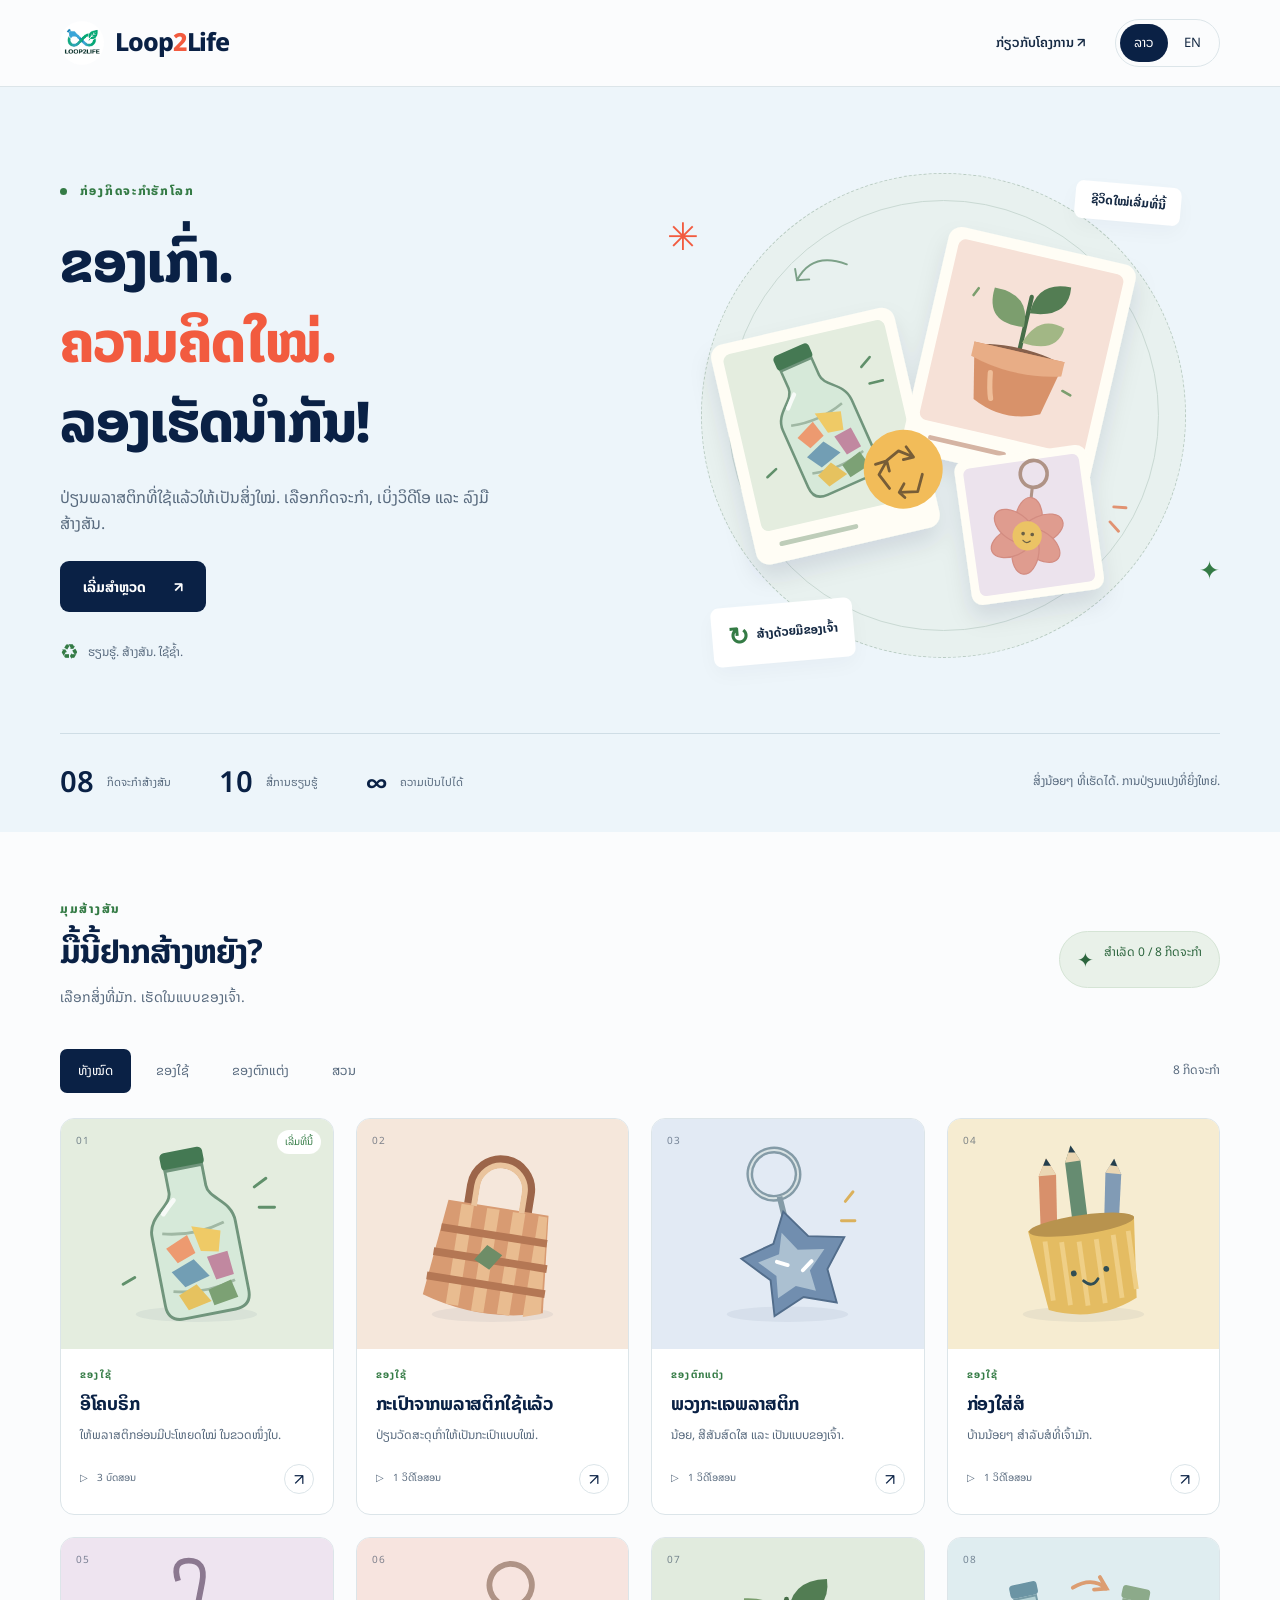
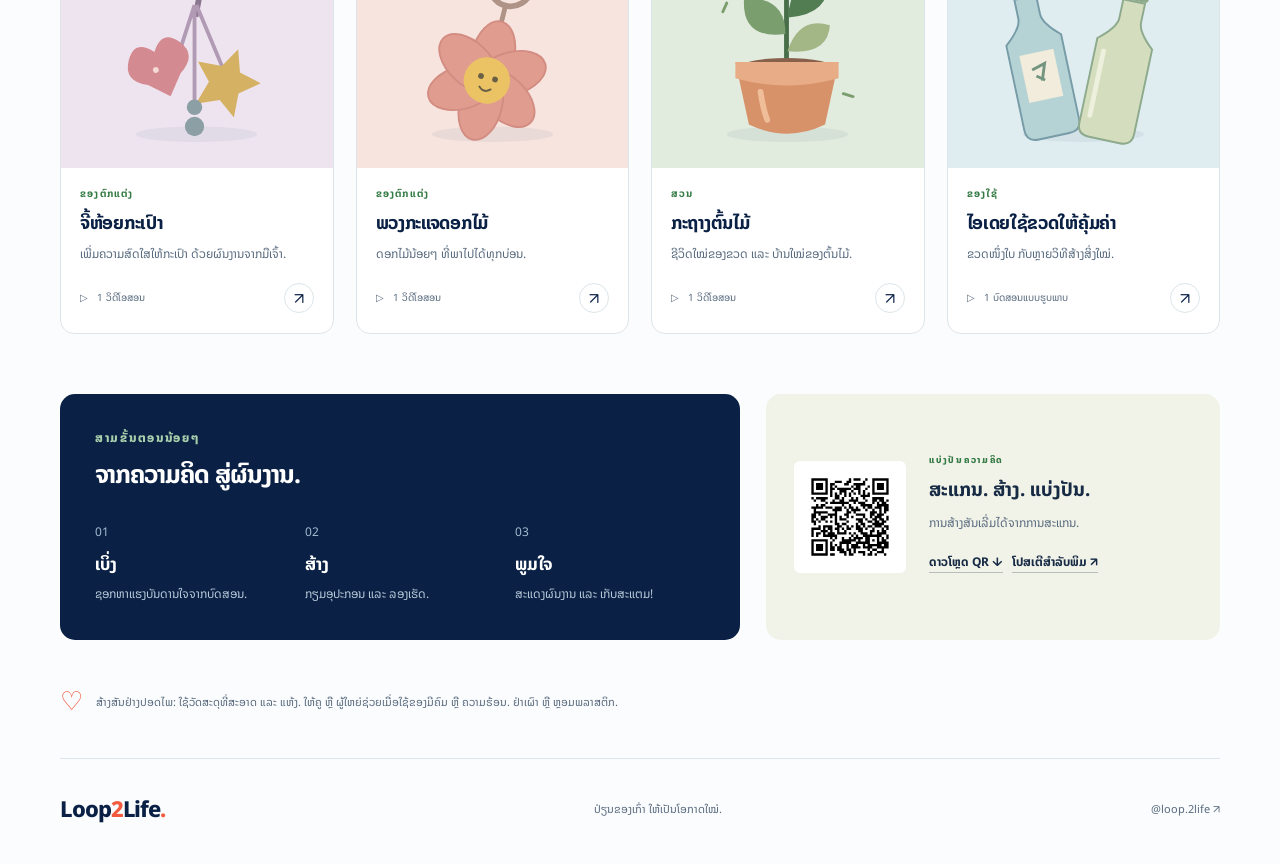
==== eco-activities/index.html @ 2141ab66 "Add bilingual interactive Eco Activity Box with TikTok tutorials and QR poster" ====
<!doctype html>
<html lang="lo">
<head>
<meta charset="utf-8">
<meta name="viewport" content="width=device-width,initial-scale=1">
<meta name="theme-color" content="#0a2145">
<meta name="description" content="Explore 8 creative ways to reuse plastic with Loop2Life. TikTok tutorials, a hands-on ecobrick guide, and a little celebration for every creation. Available in Lao and English.">
<title>Eco Activity Box · Loop2Life</title>
<link rel="icon" href="../logo.jpg">
<link rel="preconnect" href="https://fonts.googleapis.com">
<link rel="preconnect" href="https://fonts.gstatic.com" crossorigin>
<link href="https://fonts.googleapis.com/css2?family=Noto+Sans+Lao:wght@400;500;600;700;800&family=DM+Sans:wght@400;500;600;700&display=swap" rel="stylesheet">
<link rel="stylesheet" href="style.css">
<script src="app.js" defer></script>
</head>
<body>
<a class="skip" href="#activities" data-i18n="skip">ໄປທີ່ກິດຈະກຳ</a>
<header class="site-header">
<div class="container nav">
<a class="brand" href="../"><img src="../logo.jpg" alt="Loop2Life" width="44" height="44"><span>Loop<span class="brand-two">2</span>Life</span></a>
<div class="nav-right"><a href="../" class="project-link"><span data-i18n="project">ກ່ຽວກັບໂຄງການ</span> ↗</a><div class="languages" role="group" aria-label="Language"><button type="button" data-lang="lo" lang="lo" aria-pressed="true">ລາວ</button><button type="button" data-lang="en" lang="en" aria-pressed="false">EN</button></div></div>
</div>
</header>
<main>
<section class="hero">
<div class="container hero-grid">
<div class="hero-copy"><div class="eyebrow"><span class="dot"></span> <span data-i18n="eyebrow">ກ່ອງກິດຈະກຳຮັກໂລກ</span></div>
<h1><span data-i18n="hero1">ຂອງເກົ່າ.</span><br><span class="orange" data-i18n="hero2">ຄວາມຄິດໃໝ່.</span><br><span data-i18n="hero3">ລອງເຮັດນຳກັນ!</span></h1>
<p class="hero-description" data-i18n="intro">ປ່ຽນພລາສຕິກທີ່ໃຊ້ແລ້ວໃຫ້ເປັນສິ່ງໃໝ່. ເລືອກກິດຈະກຳ, ເບິ່ງວິດີໂອ ແລະ ລົງມືສ້າງສັນ.</p>
<a class="button primary" href="#activities"><span data-i18n="explore">ເລີ່ມສຳຫຼວດ</span><span aria-hidden="true">↗</span></a>
<div class="hero-foot"><span class="tiny-recycle" aria-hidden="true">♻</span><span data-i18n="heroFoot">ຮຽນຮູ້. ສ້າງສັນ. ໃຊ້ຊ້ຳ.</span></div>
</div>
<div class="hero-art" aria-hidden="true"><div class="art-circle"></div><span class="spark s1">✳</span><span class="spark s2">✦</span><span class="art-label label-top" data-i18n="newLife">ຊີວິດໃໝ່ເລີ່ມທີ່ນີ້</span><img src="assets/workshop.svg" alt="" width="600" height="550"><span class="art-label label-bottom"><span>↻</span> <span data-i18n="madeByYou">ສ້າງດ້ວຍມືຂອງເຈົ້າ</span></span></div>
</div>
<div class="container"><div class="hero-stats"><div><strong>08</strong><span data-i18n="statActivities">ກິດຈະກຳສ້າງສັນ</span></div><div><strong>10</strong><span data-i18n="statTutorials">ສື່ການຮຽນຮູ້</span></div><div><strong>∞</strong><span data-i18n="statIdeas">ຄວາມເປັນໄປໄດ້</span></div><p data-i18n="statNote">ສິ່ງນ້ອຍໆ ທີ່ເຮັດໄດ້. ການປ່ຽນແປງທີ່ຍິ່ງໃຫຍ່.</p></div></div>
</section>
<section class="activities-section container" id="activities">
<div class="section-top"><div><div class="eyebrow" data-i18n="library">ມຸມສ້າງສັນ</div><h2 data-i18n="choose">ມື້ນີ້ຢາກສ້າງຫຍັງ?</h2><p class="muted" data-i18n="chooseSub">ເລືອກສິ່ງທີ່ມັກ. ເຮັດໃນແບບຂອງເຈົ້າ.</p></div><div class="progress-pill" aria-live="polite"><span aria-hidden="true">✦</span><span id="progress-label"></span></div></div>
<div class="filter-row"><div class="filters" role="group" aria-label="Filter activities"><button type="button" data-filter="all" aria-pressed="true" data-i18n="all">ທັງໝົດ</button><button type="button" data-filter="useful" aria-pressed="false" data-i18n="useful">ຂອງໃຊ້</button><button type="button" data-filter="accessory" aria-pressed="false" data-i18n="accessory">ຂອງຕົກແຕ່ງ</button><button type="button" data-filter="garden" aria-pressed="false" data-i18n="garden">ສວນ</button></div><span class="result-count" id="result-count" aria-live="polite"></span></div>
<div id="activity-grid" class="activity-grid"></div>
<noscript><p>Please enable JavaScript to choose activities. <a href="https://vt.tiktok.com/ZSgYfL6vK/">Watch the Loop2Life ecobrick tutorial on TikTok</a>.</p></noscript>
</section>
<section class="container lower-grid">
<div class="journey"><span class="eyebrow" data-i18n="littleSteps">ສາມຂັ້ນຕອນນ້ອຍໆ</span><h2 data-i18n="how">ຈາກຄວາມຄິດ ສູ່ຜົນງານ.</h2><div class="journey-steps"><div><span>01</span><h3 data-i18n="watch">ເບິ່ງ</h3><p data-i18n="watchSub">ຊອກຫາແຮງບັນດານໃຈຈາກບົດສອນ.</p></div><div><span>02</span><h3 data-i18n="create">ສ້າງ</h3><p data-i18n="createSub">ກຽມອຸປະກອນ ແລະ ລອງເຮັດ.</p></div><div><span>03</span><h3 data-i18n="celebrate">ພູມໃຈ</h3><p data-i18n="celebrateSub">ສະແດງຜົນງານ ແລະ ເກັບສະແຕມ!</p></div></div></div>
<div class="share-card"><img src="assets/eco-activities-qr.svg" alt="QR code: Eco Activity Box" width="112" height="112"><div><span class="eyebrow" data-i18n="takeIt">ແບ່ງປັນຄວາມຄິດ</span><h3 data-i18n="scan">ສະແກນ. ສ້າງ. ແບ່ງປັນ.</h3><p data-i18n="qrSub">ການສ້າງສັນເລີ່ມໄດ້ຈາກການສະແກນ.</p><a href="assets/eco-activities-qr.svg" download="loop2life-eco-activities-qr.svg" class="text-link"><span data-i18n="downloadQr">ດາວໂຫຼດ QR</span> ↓</a><a href="print.html" class="text-link"><span data-i18n="printPoster">ໂປສເຕີສຳລັບພິມ</span> ↗</a></div></div>
</section>
<div class="container safety-note"><span aria-hidden="true">♡</span><p data-i18n="safety">ສ້າງສັນຢ່າງປອດໄພ: ໃຊ້ວັດສະດຸທີ່ສະອາດ ແລະ ແຫ້ງ. ໃຫ້ຄູ ຫຼື ຜູ້ໃຫຍ່ຊ່ວຍເມື່ອໃຊ້ຂອງມີຄົມ ຫຼື ຄວາມຮ້ອນ. ຢ່າເຜົາ ຫຼື ຫຼອມພລາສຕິກ.</p></div>
</main>
<footer class="container footer"><a class="brand" href="../">Loop<span class="brand-two">2</span>Life<span class="footer-dot">.</span></a><p data-i18n="footer">ປ່ຽນຂອງເກົ່າ ໃຫ້ເປັນໂອກາດໃໝ່.</p><a href="https://www.instagram.com/loop.2life/" target="_blank" rel="noopener noreferrer">@loop.2life ↗</a></footer>
<dialog id="activity-dialog" aria-labelledby="dialog-title"><div id="dialog-content"></div></dialog>
<div id="toast" role="status" class="toast"></div><div id="confetti" aria-hidden="true"></div>
</body>
</html>
---- eco-activities/style.css ----
:root{--navy:#0a2145;--orange:#f25b3f;--green:#347b45;--ink:#172b45;--muted:#586a7e;--blue:#eaf5ff;--line:#dce5e9;--paper:#fbfcfd;--font:'DM Sans','Noto Sans Lao',sans-serif}*{box-sizing:border-box}html{scroll-behavior:smooth;scroll-padding-top:105px}body{margin:0;color:var(--ink);background:var(--paper);font-family:var(--font);line-height:1.65}html[lang=lo]{--font:'Noto Sans Lao','DM Sans',sans-serif}button,a,input{-webkit-tap-highlight-color:transparent}button,input{font:inherit}button,a{touch-action:manipulation}button{cursor:pointer}a{color:inherit;text-decoration:none}button:focus-visible,a:focus-visible,input:focus-visible,summary:focus-visible{outline:3px solid #f25b3f;outline-offset:5px}button{color:inherit}img{display:block;max-width:100%}.container{width:min(1160px,calc(100% - 64px));margin:auto}.skip{position:fixed;top:-100px;left:20px;background:white;padding:14px;z-index:100}.skip:focus{top:10px}.site-header{border-bottom:1px solid var(--line);background:#fbfcfdee;backdrop-filter:blur(16px);position:sticky;top:0;z-index:10}.nav{height:86px;display:flex;align-items:center;justify-content:space-between;gap:20px}.brand{font-size:25px;font-weight:800;letter-spacing:-1.1px;display:inline-flex;align-items:center;color:var(--navy)}.brand img{border-radius:50%;margin-right:11px}.brand-two{color:var(--orange)}.nav-right{display:flex;align-items:center;gap:30px}.project-link{font-size:13px;font-weight:600}.languages{display:flex;border:1px solid var(--line);padding:4px;border-radius:30px;gap:2px}.languages button{border:0;background:transparent;border-radius:22px;padding:7px 14px;min-height:38px;font-size:13px}.languages button[aria-pressed=true]{background:var(--navy);color:white}.hero{background:#edf5fa;overflow:hidden;padding:64px 0 0}.hero-grid{display:grid;grid-template-columns:1fr 1fr;gap:32px;align-items:center;min-height:500px}.eyebrow{font-size:12px;font-weight:800;letter-spacing:1.7px;text-transform:uppercase;color:var(--green);display:block}.dot{display:inline-block;width:7px;height:7px;border-radius:50%;background:var(--green);margin-right:8px}.hero h1{font-size:clamp(42px,4.8vw,65px);line-height:1.15;letter-spacing:-2.4px;margin:20px 0 22px;font-weight:800;color:var(--navy)}html[lang=lo] .hero h1{font-size:clamp(38px,4.4vw,58px);line-height:1.42;letter-spacing:-1.3px}.orange{color:var(--orange)}.hero-description{font-size:16px;color:var(--muted);max-width:430px;margin:0 0 25px}.button{display:inline-flex;justify-content:center;align-items:center;gap:28px;padding:14px 23px;min-height:48px;border-radius:9px;font-weight:700;font-size:14px;border:0}.primary{background:var(--navy);color:white}.primary:hover{background:#20436b}.hero-foot{display:flex;align-items:center;gap:9px;font-size:12px;color:var(--muted);margin-top:23px}.tiny-recycle{color:var(--green);font-size:21px}.hero-art{position:relative;isolation:isolate}.hero-art>img{position:relative;width:100%;z-index:1;animation:bob 7s ease-in-out infinite}.art-circle{position:absolute;border:1px dashed #b9ccc3;width:86%;aspect-ratio:1;border-radius:50%;top:4%;left:8%;z-index:-1;background:#e1ecdf66}.art-circle:after{content:'';position:absolute;inset:26px;border-radius:50%;border:1px solid #c9d9d3}.spark{position:absolute;color:var(--orange);font-size:38px}.s1{top:10%;left:2%}.s2{right:0;bottom:20%;color:var(--green);font-size:25px}.art-label{position:absolute;background:white;padding:9px 16px;border-radius:8px;box-shadow:0 8px 20px #0a214508;font-size:12px;font-weight:700;z-index:2}.label-top{top:6%;right:7%;transform:rotate(5deg)}.label-bottom{bottom:7%;left:10%;transform:rotate(-5deg);display:flex;align-items:center;gap:8px}.label-bottom>span:first-child{color:var(--green);font-size:25px}.hero-stats{border-top:1px solid #cfdde5;display:flex;gap:48px;align-items:center;padding:26px 0 28px;margin-top:32px}.hero-stats>div{display:flex;gap:13px;align-items:center}.hero-stats strong{font-size:29px;color:var(--navy);font-weight:600;line-height:1}.hero-stats span{font-size:11px;max-width:90px;color:var(--muted);line-height:1.5}.hero-stats>p{font-size:12px;margin-left:auto;text-align:right;color:var(--muted);max-width:190px}.activities-section{padding:68px 0 60px;scroll-margin-top:0}.section-top{display:flex;justify-content:space-between;align-items:center;gap:20px}h2{font-size:33px;line-height:1.45;letter-spacing:-1px;color:var(--navy);margin:8px 0}.muted{color:var(--muted);font-size:14px;margin:10px 0}.progress-pill{background:#e9f1e9;border:1px solid #d5e4d5;border-radius:30px;padding:11px 17px;font-size:12px;display:flex;gap:10px;white-space:nowrap;color:#2c653d}.progress-pill>span:first-child{font-size:20px}.filter-row{display:flex;justify-content:space-between;align-items:center;margin:30px 0 25px;gap:15px}.filters{display:flex;gap:7px;flex-wrap:wrap}.filters button{background:transparent;border:1px solid transparent;border-radius:7px;padding:9px 17px;min-height:44px;color:var(--muted);font-size:13px}.filters button[aria-pressed=true]{background:var(--navy);color:white}.filters button:hover{border-color:var(--navy)}.result-count{font-size:12px;color:var(--muted);white-space:nowrap}.activity-grid{display:grid;grid-template-columns:repeat(4,minmax(0,1fr));gap:22px}.activity-card{display:flex;flex-direction:column;background:white;border:1px solid var(--line);border-radius:14px;overflow:hidden;transition:transform .22s,box-shadow .22s;position:relative}.activity-card:hover{transform:translateY(-5px);box-shadow:0 13px 25px #0a21450c}.card-open{background:none;border:0;text-align:left;padding:0;display:flex;flex-direction:column;flex:1;width:100%}.card-art{width:100%;position:relative;background:var(--card-bg);aspect-ratio:1.18;overflow:hidden;display:grid;place-items:center}.card-art svg{width:88%;height:88%;transition:transform .35s}.activity-card:hover .card-art svg{transform:rotate(-4deg) scale(1.05)}.card-number{position:absolute;top:14px;left:15px;font-size:10px;letter-spacing:1px;color:#172b4588}.card-badge{position:absolute;right:12px;top:11px;font-size:10px;background:white;padding:4px 8px;border-radius:20px;color:var(--green)}.card-content{padding:18px 19px 20px;display:flex;flex-direction:column;flex:1;width:100%}.card-category{font-size:10px;color:var(--green);text-transform:uppercase;letter-spacing:1.2px;font-weight:700}.card-content h3{font-size:18px;margin:7px 0 8px;color:var(--navy);line-height:1.5;letter-spacing:-.3px}.card-description{font-size:12px;color:var(--muted);margin:0 0 17px;line-height:1.8}.card-bottom{display:flex;align-items:center;justify-content:space-between;margin-top:auto;font-size:10px;color:var(--muted);width:100%}.card-arrow{border:1px solid var(--line);border-radius:50%;width:30px;height:30px;display:grid;place-items:center;font-size:16px;color:var(--navy)}.card-completed{position:absolute;top:13px;right:13px;background:var(--green);color:white;border-radius:50%;width:28px;height:28px;display:grid;place-items:center}.lower-grid{display:grid;grid-template-columns:1.5fr 1fr;gap:26px;margin-bottom:30px}.journey{background:var(--navy);padding:35px;border-radius:15px;color:white}.journey .eyebrow{color:#a9d0ac}.journey h2{color:white;font-size:25px;margin:7px 0 25px}.journey-steps{display:grid;grid-template-columns:repeat(3,1fr);gap:20px}.journey-steps>div>span{font-size:12px;color:#a4bbd0}.journey h3{font-size:17px;margin:7px 0}.journey p{font-size:12px;color:#b9cada;margin:0}.share-card{background:#f1f2e8;border-radius:15px;padding:28px;display:flex;gap:23px;align-items:center}.share-card>img{border:8px solid white;border-radius:6px;flex-shrink:0;width:112px}.share-card h3{font-size:19px;line-height:1.5;margin:9px 0}.share-card p{font-size:12px;color:var(--muted);margin:0 0 13px}.share-card .eyebrow{font-size:9px}.text-link{font-size:12px;border-bottom:1px solid #172b4544;display:inline-block;margin:0 9px 8px 0;font-weight:700}.safety-note{display:flex;align-items:center;gap:13px;padding:10px 0 35px}.safety-note>span{font-size:26px;color:var(--orange)}.safety-note p{font-size:11px;color:var(--muted)}.footer{border-top:1px solid var(--line);padding:30px 0 35px;display:flex;align-items:center;justify-content:space-between;gap:20px}.footer .brand{font-size:22px}.footer p,.footer>a:last-child{font-size:11px;color:var(--muted)}.footer-dot{color:var(--orange)}dialog{border:0;border-radius:20px;width:min(960px,calc(100% - 32px));max-height:90dvh;padding:0;color:var(--ink);background:var(--paper);box-shadow:0 20px 100px #0a214540}dialog::backdrop{background:#06152ecc;backdrop-filter:blur(5px)}body.modal-open{overflow:hidden}.dialog-header{padding:25px 30px 18px;border-bottom:1px solid var(--line);position:sticky;top:0;background:var(--paper);z-index:3;display:flex;align-items:center;gap:18px;justify-content:space-between}.dialog-header h2{font-size:25px;margin:4px 0}.close-button{border:1px solid var(--line);background:white;border-radius:50%;width:44px;height:44px;flex-shrink:0;font-size:25px}.dialog-body{display:grid;grid-template-columns:minmax(0,1fr) minmax(0,1fr);gap:30px;padding:26px 30px}.player-shell{width:100%;aspect-ratio:9/16;max-height:530px;background:#e6edf0;border-radius:12px;overflow:hidden;display:grid;place-items:center;position:relative}.player-placeholder{padding:30px;text-align:center;display:flex;flex-direction:column;align-items:center;gap:18px}.player-placeholder svg{width:160px;height:160px}.load-player{border:0;background:var(--navy);color:white;border-radius:30px;min-height:46px;padding:12px 25px;font-weight:700}.player-shell iframe{width:100%;height:100%;border:0;position:absolute;inset:0}.player-hint{font-size:11px;color:var(--muted);margin:10px 0}.video-tabs{display:flex;gap:8px;margin-bottom:12px}.video-tabs button{border:1px solid var(--line);background:white;min-width:44px;min-height:44px;border-radius:7px}.video-tabs button[aria-pressed=true]{background:var(--navy);color:white}.source-row{display:flex;align-items:center;justify-content:space-between;gap:12px;font-size:11px;color:var(--muted);margin:12px 0}.source-row a{text-decoration:underline;text-underline-offset:3px}.detail-tabs{display:flex;gap:15px;border-bottom:1px solid var(--line);margin-bottom:20px}.detail-tabs button{padding:12px 0;background:none;border:0;border-bottom:3px solid transparent;font-size:12px;min-height:44px}.detail-tabs button[aria-selected=true]{border-bottom-color:var(--orange);font-weight:700}.detail-intro{font-size:13px;color:var(--muted);margin:0 0 20px}.checklist{display:grid;gap:10px}.check-row{display:flex;gap:11px;align-items:flex-start;padding:13px;background:white;border:1px solid var(--line);border-radius:8px;font-size:13px;cursor:pointer}.check-row input{width:19px;height:19px;flex-shrink:0;accent-color:var(--green);margin:3px 0}.check-row:has(input:checked){background:#edf5ed;border-color:#c7dbc9}.check-row input:checked+span{color:#41634b}.step-count{font-size:11px;color:var(--green);margin:12px 0}.detail-safety{font-size:11px;color:#78533a;background:#fff3e5;padding:14px;border-radius:8px;margin:20px 0}.complete-button{width:100%;background:var(--green);color:white;border:0;border-radius:9px;padding:15px;font-weight:700;min-height:50px;font-size:14px}.complete-button[aria-pressed=true]{background:#e1eee1;color:#2e6338}.detail-footer{font-size:10px;color:var(--muted);margin:12px 0 0}.guide-link{font-size:12px;text-decoration:underline;text-underline-offset:3px;display:inline-block;margin-top:18px}.toast{position:fixed;left:50%;bottom:28px;transform:translate(-50%,30px);opacity:0;pointer-events:none;background:var(--navy);color:white;padding:14px 24px;border-radius:12px;font-size:14px;z-index:30;transition:.3s;max-width:90vw;text-align:center}.toast.visible{opacity:1;transform:translate(-50%,0)}.confetto{position:fixed;top:15vh;left:50%;width:9px;height:15px;background:var(--c);z-index:40;pointer-events:none;animation:confetti 1.7s ease-out forwards}.empty{grid-column:1/-1} [hidden]{display:none!important}@keyframes bob{50%{transform:translateY(-8px)}}@keyframes confetti{to{transform:translate(var(--x),70vh) rotate(var(--r));opacity:0}}@media(min-width:1400px){.hero-grid{min-height:540px}.hero{padding-top:65px}}@media(max-width:1000px){.activity-grid{grid-template-columns:repeat(3,minmax(0,1fr))}.hero-stats{gap:25px}.hero-stats>p{display:none}.lower-grid{grid-template-columns:1fr}.share-card{justify-content:center}.hero h1{font-size:48px}html[lang=lo] .hero h1{font-size:42px}.hero-grid{min-height:450px}}@media(max-width:700px){.container{width:calc(100% - 36px)}.nav{height:72px}.brand{font-size:23px}.brand img{width:37px;height:37px;margin-right:8px}.project-link{display:none}.nav-right{gap:10px}.languages button{padding:6px 12px}.hero{padding-top:36px}.hero-grid{grid-template-columns:1fr;gap:8px}.hero h1{font-size:47px;margin:17px 0;letter-spacing:-1.8px}html[lang=lo] .hero h1{font-size:41px;line-height:1.37;letter-spacing:-.8px}.hero-description{font-size:14px;max-width:350px}.hero-art{max-width:390px;width:100%;margin:-12px auto -4px}.hero-foot{margin-top:17px}.art-label{font-size:10px}.hero-stats{gap:20px;justify-content:space-between;padding:22px 0;margin-top:10px}.hero-stats strong{font-size:25px}.hero-stats>div{gap:9px}.hero-stats span{font-size:9px;max-width:65px}.activities-section{padding-top:42px}.section-top{align-items:flex-start;flex-direction:column;gap:13px}h2{font-size:27px;letter-spacing:-.7px}.eyebrow{font-size:10px}.muted{font-size:12px}.progress-pill{font-size:11px;padding:7px 13px}.filter-row{margin:24px 0 18px;align-items:flex-end}.filters{gap:3px}.filters button{padding:7px 11px;font-size:11px}.result-count{display:none}.activity-grid{grid-template-columns:repeat(2,minmax(0,1fr));gap:13px}.card-content{padding:13px}.card-content h3{font-size:16px}.card-description{font-size:10px;line-height:1.8;margin-bottom:12px}.card-category{font-size:9px}.card-number{top:10px;left:10px;font-size:9px}.card-badge{top:7px;right:7px;font-size:8px}.card-bottom{font-size:9px}.card-arrow{width:25px;height:25px}.lower-grid{gap:17px}.journey{padding:25px 23px}.journey h2{font-size:23px}.journey-steps{gap:15px}.journey p{font-size:10px}.journey h3{font-size:16px}.share-card{padding:22px;gap:20px}.share-card h3{font-size:17px}.share-card>img{width:100px}.safety-note{padding-bottom:25px;align-items:flex-start}.safety-note p{font-size:10px}.footer{flex-wrap:wrap;gap:8px;padding:22px 0}.footer p{width:100%;order:3;margin:0}.footer>a:last-child{margin-left:auto}.dialog-header{padding:18px 20px 14px}.dialog-header h2{font-size:20px}.dialog-body{grid-template-columns:1fr;padding:18px 20px;gap:18px}.player-shell{max-height:440px;max-width:310px;margin:auto}.detail-tabs{margin-top:0}.source-row{max-width:310px;margin:12px auto}.player-hint{max-width:310px;margin:10px auto}.video-tabs{justify-content:center}dialog{max-height:92dvh;width:calc(100% - 20px);border-radius:15px}.detail-safety{font-size:11px}}@media(prefers-reduced-motion:reduce){html{scroll-behavior:auto}*,*:before,*:after{animation:none!important;transition:none!important}}
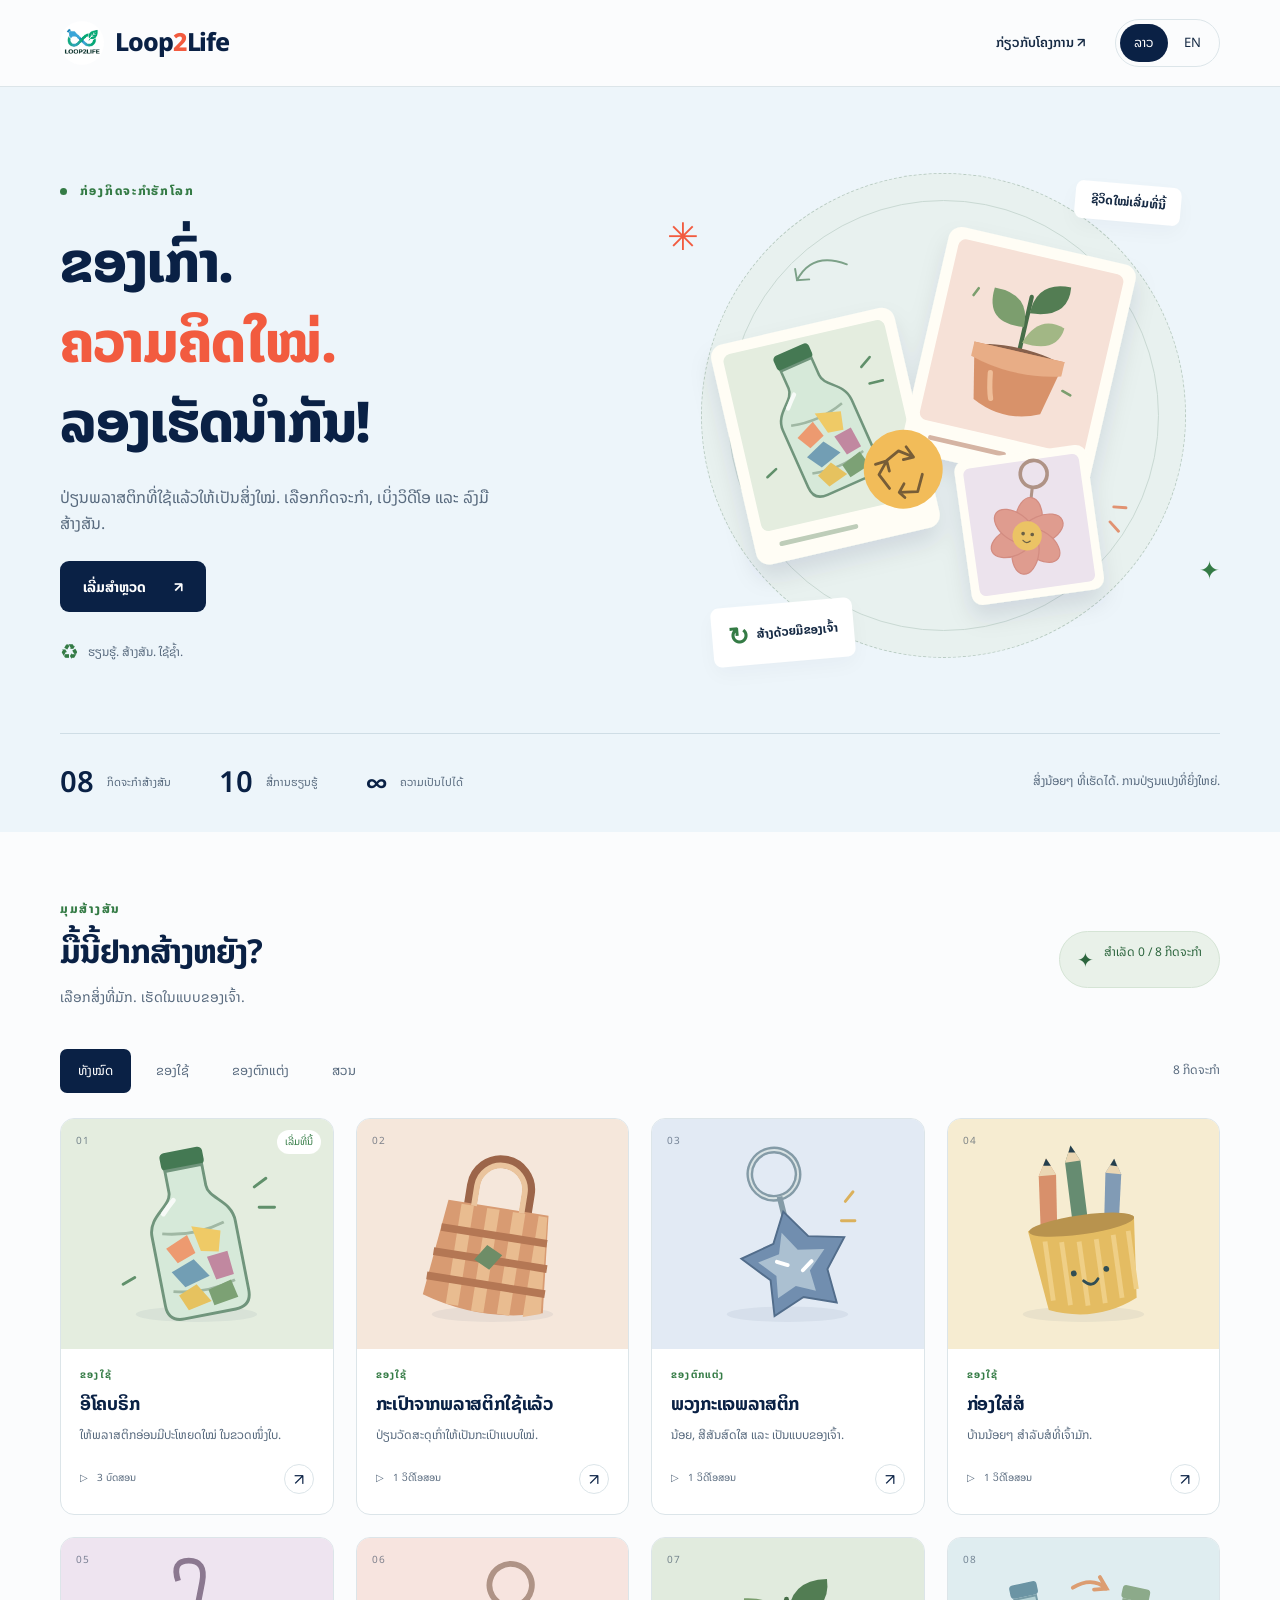
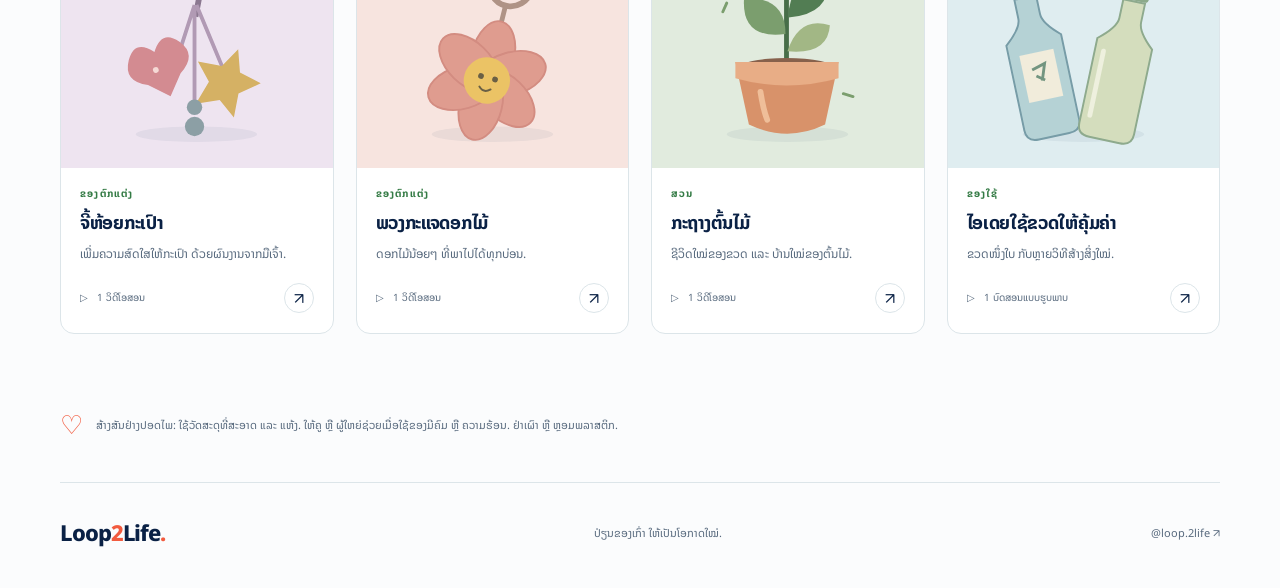
==== commit 43ba4ac8: "Remove three-step overview and QR sharing section from activity page" ====
--- a/eco-activities/index.html
+++ b/eco-activities/index.html
@@ -10,8 +10,8 @@
 <link rel="preconnect" href="https://fonts.googleapis.com">
 <link rel="preconnect" href="https://fonts.gstatic.com" crossorigin>
 <link href="https://fonts.googleapis.com/css2?family=Noto+Sans+Lao:wght@400;500;600;700;800&family=DM+Sans:wght@400;500;600;700&display=swap" rel="stylesheet">
-<link rel="stylesheet" href="style.css">
-<script src="app.js" defer></script>
+<link rel="stylesheet" href="style.css?v=20261018">
+<script src="app.js?v=20261018-2" defer></script>
 </head>
 <body>
 <a class="skip" href="#activities" data-i18n="skip">ໄປທີ່ກິດຈະກຳ</a>
@@ -40,10 +40,6 @@
 <div id="activity-grid" class="activity-grid"></div>
 <noscript><p>Please enable JavaScript to choose activities. <a href="https://vt.tiktok.com/ZSgYfL6vK/">Watch the Loop2Life ecobrick tutorial on TikTok</a>.</p></noscript>
 </section>
-<section class="container lower-grid">
-<div class="journey"><span class="eyebrow" data-i18n="littleSteps">ສາມຂັ້ນຕອນນ້ອຍໆ</span><h2 data-i18n="how">ຈາກຄວາມຄິດ ສູ່ຜົນງານ.</h2><div class="journey-steps"><div><span>01</span><h3 data-i18n="watch">ເບິ່ງ</h3><p data-i18n="watchSub">ຊອກຫາແຮງບັນດານໃຈຈາກບົດສອນ.</p></div><div><span>02</span><h3 data-i18n="create">ສ້າງ</h3><p data-i18n="createSub">ກຽມອຸປະກອນ ແລະ ລອງເຮັດ.</p></div><div><span>03</span><h3 data-i18n="celebrate">ພູມໃຈ</h3><p data-i18n="celebrateSub">ສະແດງຜົນງານ ແລະ ເກັບສະແຕມ!</p></div></div></div>
-<div class="share-card"><img src="assets/eco-activities-qr.svg" alt="QR code: Eco Activity Box" width="112" height="112"><div><span class="eyebrow" data-i18n="takeIt">ແບ່ງປັນຄວາມຄິດ</span><h3 data-i18n="scan">ສະແກນ. ສ້າງ. ແບ່ງປັນ.</h3><p data-i18n="qrSub">ການສ້າງສັນເລີ່ມໄດ້ຈາກການສະແກນ.</p><a href="assets/eco-activities-qr.svg" download="loop2life-eco-activities-qr.svg" class="text-link"><span data-i18n="downloadQr">ດາວໂຫຼດ QR</span> ↓</a><a href="print.html" class="text-link"><span data-i18n="printPoster">ໂປສເຕີສຳລັບພິມ</span> ↗</a></div></div>
-</section>
 <div class="container safety-note"><span aria-hidden="true">♡</span><p data-i18n="safety">ສ້າງສັນຢ່າງປອດໄພ: ໃຊ້ວັດສະດຸທີ່ສະອາດ ແລະ ແຫ້ງ. ໃຫ້ຄູ ຫຼື ຜູ້ໃຫຍ່ຊ່ວຍເມື່ອໃຊ້ຂອງມີຄົມ ຫຼື ຄວາມຮ້ອນ. ຢ່າເຜົາ ຫຼື ຫຼອມພລາສຕິກ.</p></div>
 </main>
 <footer class="container footer"><a class="brand" href="../">Loop<span class="brand-two">2</span>Life<span class="footer-dot">.</span></a><p data-i18n="footer">ປ່ຽນຂອງເກົ່າ ໃຫ້ເປັນໂອກາດໃໝ່.</p><a href="https://www.instagram.com/loop.2life/" target="_blank" rel="noopener noreferrer">@loop.2life ↗</a></footer>
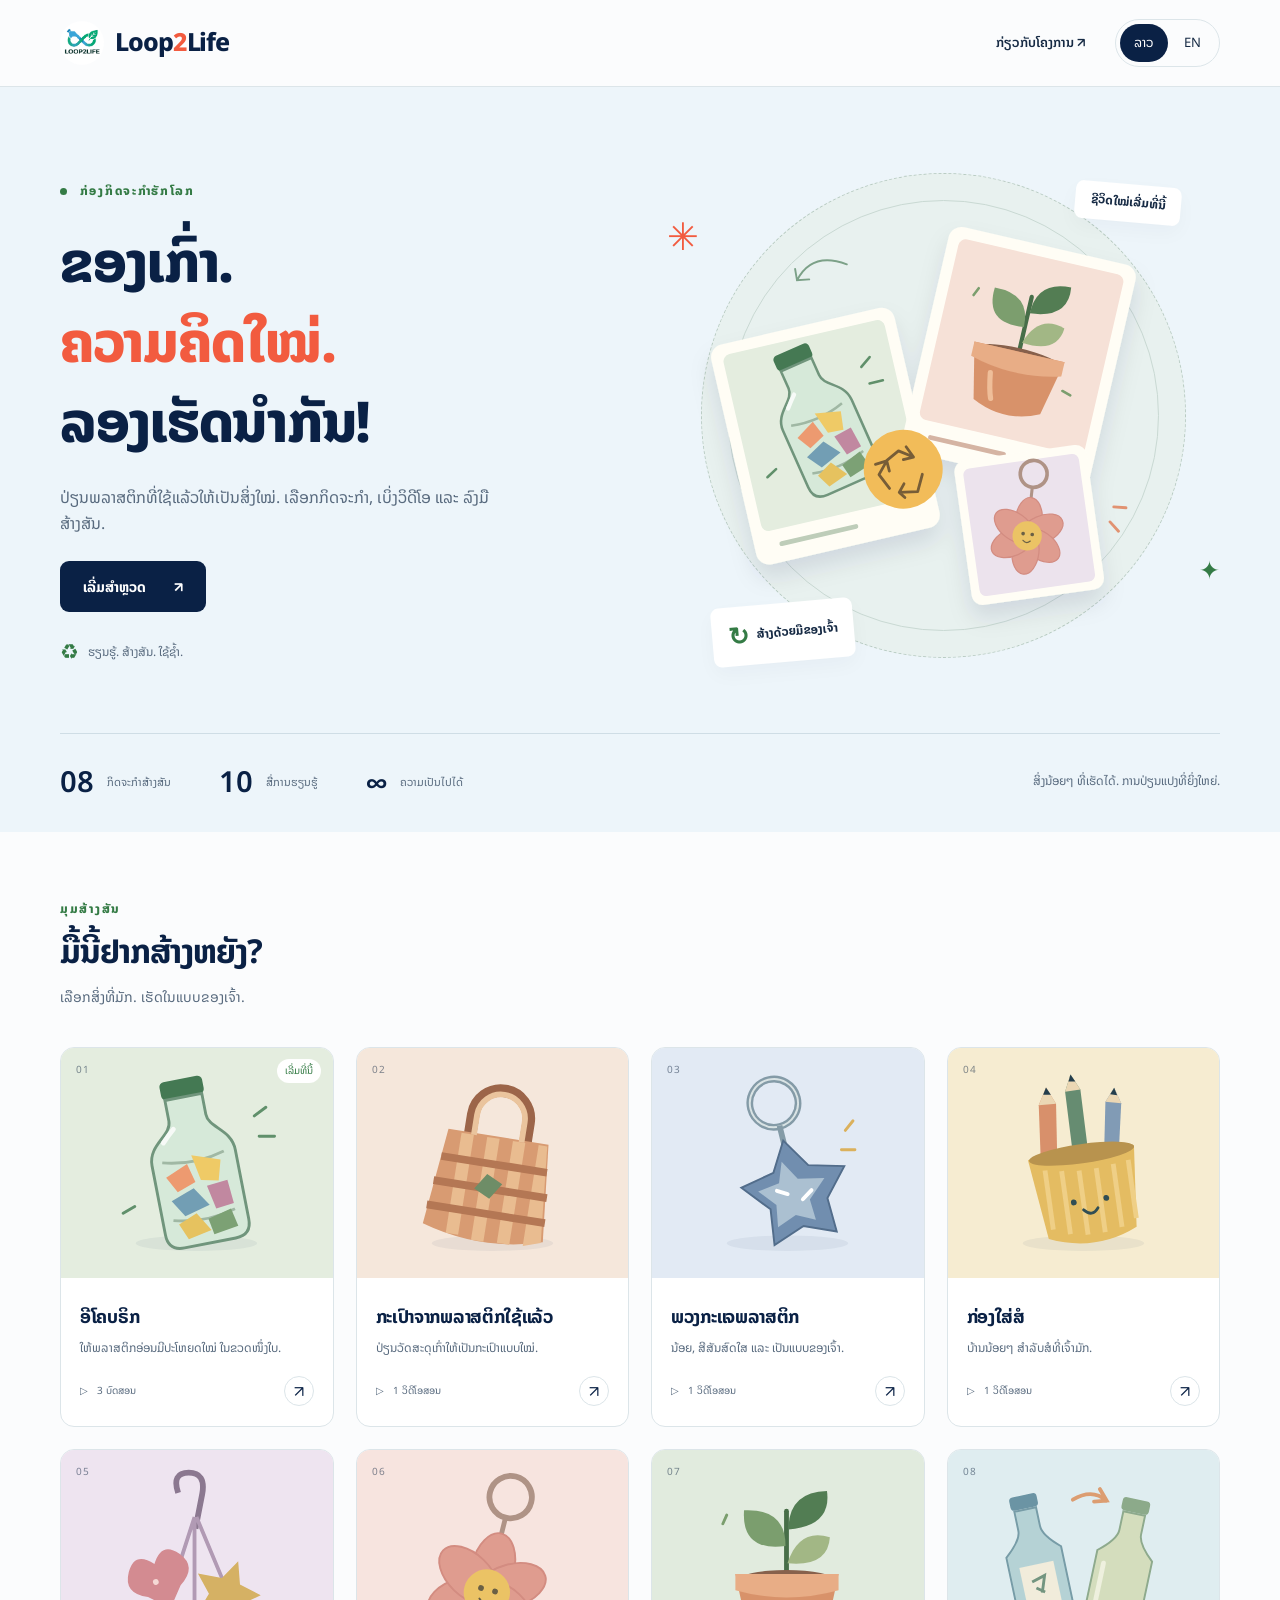
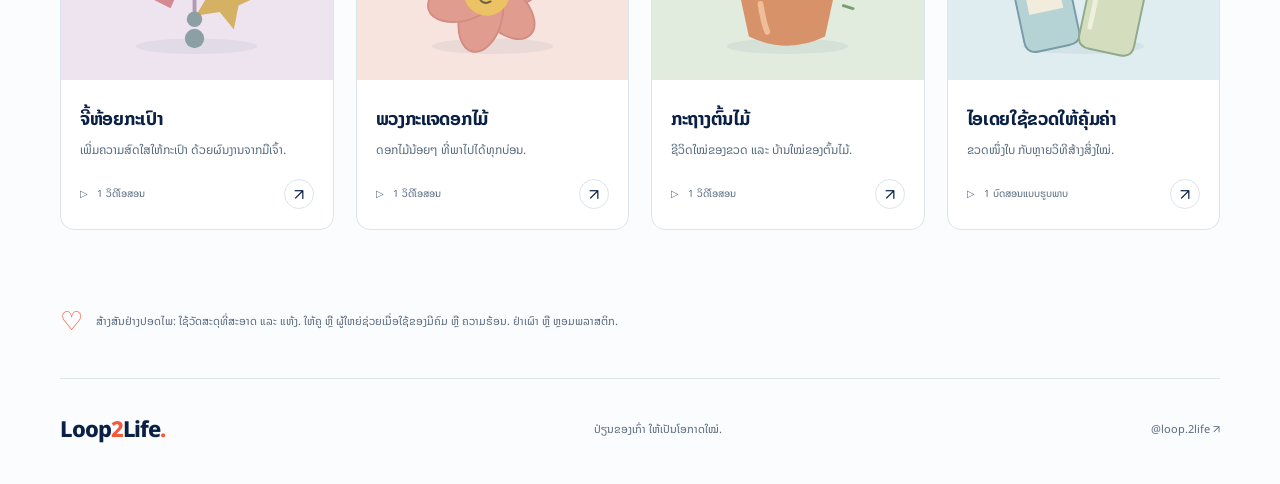
==== commit 66a330be: "Simplify activity listing by removing total progress and category controls" ====
--- a/eco-activities/index.html
+++ b/eco-activities/index.html
@@ -10,8 +10,8 @@
 <link rel="preconnect" href="https://fonts.googleapis.com">
 <link rel="preconnect" href="https://fonts.gstatic.com" crossorigin>
 <link href="https://fonts.googleapis.com/css2?family=Noto+Sans+Lao:wght@400;500;600;700;800&family=DM+Sans:wght@400;500;600;700&display=swap" rel="stylesheet">
-<link rel="stylesheet" href="style.css?v=20261018">
-<script src="app.js?v=20261018-2" defer></script>
+<link rel="stylesheet" href="style.css?v=20261018-3">
+<script src="app.js?v=20261018-3" defer></script>
 </head>
 <body>
 <a class="skip" href="#activities" data-i18n="skip">ໄປທີ່ກິດຈະກຳ</a>
@@ -35,8 +35,7 @@
 <div class="container"><div class="hero-stats"><div><strong>08</strong><span data-i18n="statActivities">ກິດຈະກຳສ້າງສັນ</span></div><div><strong>10</strong><span data-i18n="statTutorials">ສື່ການຮຽນຮູ້</span></div><div><strong>∞</strong><span data-i18n="statIdeas">ຄວາມເປັນໄປໄດ້</span></div><p data-i18n="statNote">ສິ່ງນ້ອຍໆ ທີ່ເຮັດໄດ້. ການປ່ຽນແປງທີ່ຍິ່ງໃຫຍ່.</p></div></div>
 </section>
 <section class="activities-section container" id="activities">
-<div class="section-top"><div><div class="eyebrow" data-i18n="library">ມຸມສ້າງສັນ</div><h2 data-i18n="choose">ມື້ນີ້ຢາກສ້າງຫຍັງ?</h2><p class="muted" data-i18n="chooseSub">ເລືອກສິ່ງທີ່ມັກ. ເຮັດໃນແບບຂອງເຈົ້າ.</p></div><div class="progress-pill" aria-live="polite"><span aria-hidden="true">✦</span><span id="progress-label"></span></div></div>
-<div class="filter-row"><div class="filters" role="group" aria-label="Filter activities"><button type="button" data-filter="all" aria-pressed="true" data-i18n="all">ທັງໝົດ</button><button type="button" data-filter="useful" aria-pressed="false" data-i18n="useful">ຂອງໃຊ້</button><button type="button" data-filter="accessory" aria-pressed="false" data-i18n="accessory">ຂອງຕົກແຕ່ງ</button><button type="button" data-filter="garden" aria-pressed="false" data-i18n="garden">ສວນ</button></div><span class="result-count" id="result-count" aria-live="polite"></span></div>
+<div class="section-top"><div><div class="eyebrow" data-i18n="library">ມຸມສ້າງສັນ</div><h2 data-i18n="choose">ມື້ນີ້ຢາກສ້າງຫຍັງ?</h2><p class="muted" data-i18n="chooseSub">ເລືອກສິ່ງທີ່ມັກ. ເຮັດໃນແບບຂອງເຈົ້າ.</p></div></div>
 <div id="activity-grid" class="activity-grid"></div>
 <noscript><p>Please enable JavaScript to choose activities. <a href="https://vt.tiktok.com/ZSgYfL6vK/">Watch the Loop2Life ecobrick tutorial on TikTok</a>.</p></noscript>
 </section>
--- a/eco-activities/style.css
+++ b/eco-activities/style.css
@@ -1 +1 @@
-:root{--navy:#0a2145;--orange:#f25b3f;--green:#347b45;--ink:#172b45;--muted:#586a7e;--blue:#eaf5ff;--line:#dce5e9;--paper:#fbfcfd;--font:'DM Sans','Noto Sans Lao',sans-serif}*{box-sizing:border-box}html{scroll-behavior:smooth;scroll-padding-top:105px}body{margin:0;color:var(--ink);background:var(--paper);font-family:var(--font);line-height:1.65}html[lang=lo]{--font:'Noto Sans Lao','DM Sans',sans-serif}button,a,input{-webkit-tap-highlight-color:transparent}button,input{font:inherit}button,a{touch-action:manipulation}button{cursor:pointer}a{color:inherit;text-decoration:none}button:focus-visible,a:focus-visible,input:focus-visible,summary:focus-visible{outline:3px solid #f25b3f;outline-offset:5px}button{color:inherit}img{display:block;max-width:100%}.container{width:min(1160px,calc(100% - 64px));margin:auto}.skip{position:fixed;top:-100px;left:20px;background:white;padding:14px;z-index:100}.skip:focus{top:10px}.site-header{border-bottom:1px solid var(--line);background:#fbfcfdee;backdrop-filter:blur(16px);position:sticky;top:0;z-index:10}.nav{height:86px;display:flex;align-items:center;justify-content:space-between;gap:20px}.brand{font-size:25px;font-weight:800;letter-spacing:-1.1px;display:inline-flex;align-items:center;color:var(--navy)}.brand img{border-radius:50%;margin-right:11px}.brand-two{color:var(--orange)}.nav-right{display:flex;align-items:center;gap:30px}.project-link{font-size:13px;font-weight:600}.languages{display:flex;border:1px solid var(--line);padding:4px;border-radius:30px;gap:2px}.languages button{border:0;background:transparent;border-radius:22px;padding:7px 14px;min-height:38px;font-size:13px}.languages button[aria-pressed=true]{background:var(--navy);color:white}.hero{background:#edf5fa;overflow:hidden;padding:64px 0 0}.hero-grid{display:grid;grid-template-columns:1fr 1fr;gap:32px;align-items:center;min-height:500px}.eyebrow{font-size:12px;font-weight:800;letter-spacing:1.7px;text-transform:uppercase;color:var(--green);display:block}.dot{display:inline-block;width:7px;height:7px;border-radius:50%;background:var(--green);margin-right:8px}.hero h1{font-size:clamp(42px,4.8vw,65px);line-height:1.15;letter-spacing:-2.4px;margin:20px 0 22px;font-weight:800;color:var(--navy)}html[lang=lo] .hero h1{font-size:clamp(38px,4.4vw,58px);line-height:1.42;letter-spacing:-1.3px}.orange{color:var(--orange)}.hero-description{font-size:16px;color:var(--muted);max-width:430px;margin:0 0 25px}.button{display:inline-flex;justify-content:center;align-items:center;gap:28px;padding:14px 23px;min-height:48px;border-radius:9px;font-weight:700;font-size:14px;border:0}.primary{background:var(--navy);color:white}.primary:hover{background:#20436b}.hero-foot{display:flex;align-items:center;gap:9px;font-size:12px;color:var(--muted);margin-top:23px}.tiny-recycle{color:var(--green);font-size:21px}.hero-art{position:relative;isolation:isolate}.hero-art>img{position:relative;width:100%;z-index:1;animation:bob 7s ease-in-out infinite}.art-circle{position:absolute;border:1px dashed #b9ccc3;width:86%;aspect-ratio:1;border-radius:50%;top:4%;left:8%;z-index:-1;background:#e1ecdf66}.art-circle:after{content:'';position:absolute;inset:26px;border-radius:50%;border:1px solid #c9d9d3}.spark{position:absolute;color:var(--orange);font-size:38px}.s1{top:10%;left:2%}.s2{right:0;bottom:20%;color:var(--green);font-size:25px}.art-label{position:absolute;background:white;padding:9px 16px;border-radius:8px;box-shadow:0 8px 20px #0a214508;font-size:12px;font-weight:700;z-index:2}.label-top{top:6%;right:7%;transform:rotate(5deg)}.label-bottom{bottom:7%;left:10%;transform:rotate(-5deg);display:flex;align-items:center;gap:8px}.label-bottom>span:first-child{color:var(--green);font-size:25px}.hero-stats{border-top:1px solid #cfdde5;display:flex;gap:48px;align-items:center;padding:26px 0 28px;margin-top:32px}.hero-stats>div{display:flex;gap:13px;align-items:center}.hero-stats strong{font-size:29px;color:var(--navy);font-weight:600;line-height:1}.hero-stats span{font-size:11px;max-width:90px;color:var(--muted);line-height:1.5}.hero-stats>p{font-size:12px;margin-left:auto;text-align:right;color:var(--muted);max-width:190px}.activities-section{padding:68px 0 60px;scroll-margin-top:0}.section-top{display:flex;justify-content:space-between;align-items:center;gap:20px}h2{font-size:33px;line-height:1.45;letter-spacing:-1px;color:var(--navy);margin:8px 0}.muted{color:var(--muted);font-size:14px;margin:10px 0}.progress-pill{background:#e9f1e9;border:1px solid #d5e4d5;border-radius:30px;padding:11px 17px;font-size:12px;display:flex;gap:10px;white-space:nowrap;color:#2c653d}.progress-pill>span:first-child{font-size:20px}.filter-row{display:flex;justify-content:space-between;align-items:center;margin:30px 0 25px;gap:15px}.filters{display:flex;gap:7px;flex-wrap:wrap}.filters button{background:transparent;border:1px solid transparent;border-radius:7px;padding:9px 17px;min-height:44px;color:var(--muted);font-size:13px}.filters button[aria-pressed=true]{background:var(--navy);color:white}.filters button:hover{border-color:var(--navy)}.result-count{font-size:12px;color:var(--muted);white-space:nowrap}.activity-grid{display:grid;grid-template-columns:repeat(4,minmax(0,1fr));gap:22px}.activity-card{display:flex;flex-direction:column;background:white;border:1px solid var(--line);border-radius:14px;overflow:hidden;transition:transform .22s,box-shadow .22s;position:relative}.activity-card:hover{transform:translateY(-5px);box-shadow:0 13px 25px #0a21450c}.card-open{background:none;border:0;text-align:left;padding:0;display:flex;flex-direction:column;flex:1;width:100%}.card-art{width:100%;position:relative;background:var(--card-bg);aspect-ratio:1.18;overflow:hidden;display:grid;place-items:center}.card-art svg{width:88%;height:88%;transition:transform .35s}.activity-card:hover .card-art svg{transform:rotate(-4deg) scale(1.05)}.card-number{position:absolute;top:14px;left:15px;font-size:10px;letter-spacing:1px;color:#172b4588}.card-badge{position:absolute;right:12px;top:11px;font-size:10px;background:white;padding:4px 8px;border-radius:20px;color:var(--green)}.card-content{padding:18px 19px 20px;display:flex;flex-direction:column;flex:1;width:100%}.card-category{font-size:10px;color:var(--green);text-transform:uppercase;letter-spacing:1.2px;font-weight:700}.card-content h3{font-size:18px;margin:7px 0 8px;color:var(--navy);line-height:1.5;letter-spacing:-.3px}.card-description{font-size:12px;color:var(--muted);margin:0 0 17px;line-height:1.8}.card-bottom{display:flex;align-items:center;justify-content:space-between;margin-top:auto;font-size:10px;color:var(--muted);width:100%}.card-arrow{border:1px solid var(--line);border-radius:50%;width:30px;height:30px;display:grid;place-items:center;font-size:16px;color:var(--navy)}.card-completed{position:absolute;top:13px;right:13px;background:var(--green);color:white;border-radius:50%;width:28px;height:28px;display:grid;place-items:center}.lower-grid{display:grid;grid-template-columns:1.5fr 1fr;gap:26px;margin-bottom:30px}.journey{background:var(--navy);padding:35px;border-radius:15px;color:white}.journey .eyebrow{color:#a9d0ac}.journey h2{color:white;font-size:25px;margin:7px 0 25px}.journey-steps{display:grid;grid-template-columns:repeat(3,1fr);gap:20px}.journey-steps>div>span{font-size:12px;color:#a4bbd0}.journey h3{font-size:17px;margin:7px 0}.journey p{font-size:12px;color:#b9cada;margin:0}.share-card{background:#f1f2e8;border-radius:15px;padding:28px;display:flex;gap:23px;align-items:center}.share-card>img{border:8px solid white;border-radius:6px;flex-shrink:0;width:112px}.share-card h3{font-size:19px;line-height:1.5;margin:9px 0}.share-card p{font-size:12px;color:var(--muted);margin:0 0 13px}.share-card .eyebrow{font-size:9px}.text-link{font-size:12px;border-bottom:1px solid #172b4544;display:inline-block;margin:0 9px 8px 0;font-weight:700}.safety-note{display:flex;align-items:center;gap:13px;padding:10px 0 35px}.safety-note>span{font-size:26px;color:var(--orange)}.safety-note p{font-size:11px;color:var(--muted)}.footer{border-top:1px solid var(--line);padding:30px 0 35px;display:flex;align-items:center;justify-content:space-between;gap:20px}.footer .brand{font-size:22px}.footer p,.footer>a:last-child{font-size:11px;color:var(--muted)}.footer-dot{color:var(--orange)}dialog{border:0;border-radius:20px;width:min(960px,calc(100% - 32px));max-height:90dvh;padding:0;color:var(--ink);background:var(--paper);box-shadow:0 20px 100px #0a214540}dialog::backdrop{background:#06152ecc;backdrop-filter:blur(5px)}body.modal-open{overflow:hidden}.dialog-header{padding:25px 30px 18px;border-bottom:1px solid var(--line);position:sticky;top:0;background:var(--paper);z-index:3;display:flex;align-items:center;gap:18px;justify-content:space-between}.dialog-header h2{font-size:25px;margin:4px 0}.close-button{border:1px solid var(--line);background:white;border-radius:50%;width:44px;height:44px;flex-shrink:0;font-size:25px}.dialog-body{display:grid;grid-template-columns:minmax(0,1fr) minmax(0,1fr);gap:30px;padding:26px 30px}.player-shell{width:100%;aspect-ratio:9/16;max-height:530px;background:#e6edf0;border-radius:12px;overflow:hidden;display:grid;place-items:center;position:relative}.player-placeholder{padding:30px;text-align:center;display:flex;flex-direction:column;align-items:center;gap:18px}.player-placeholder svg{width:160px;height:160px}.load-player{border:0;background:var(--navy);color:white;border-radius:30px;min-height:46px;padding:12px 25px;font-weight:700}.player-shell iframe{width:100%;height:100%;border:0;position:absolute;inset:0}.player-hint{font-size:11px;color:var(--muted);margin:10px 0}.video-tabs{display:flex;gap:8px;margin-bottom:12px}.video-tabs button{border:1px solid var(--line);background:white;min-width:44px;min-height:44px;border-radius:7px}.video-tabs button[aria-pressed=true]{background:var(--navy);color:white}.source-row{display:flex;align-items:center;justify-content:space-between;gap:12px;font-size:11px;color:var(--muted);margin:12px 0}.source-row a{text-decoration:underline;text-underline-offset:3px}.detail-tabs{display:flex;gap:15px;border-bottom:1px solid var(--line);margin-bottom:20px}.detail-tabs button{padding:12px 0;background:none;border:0;border-bottom:3px solid transparent;font-size:12px;min-height:44px}.detail-tabs button[aria-selected=true]{border-bottom-color:var(--orange);font-weight:700}.detail-intro{font-size:13px;color:var(--muted);margin:0 0 20px}.checklist{display:grid;gap:10px}.check-row{display:flex;gap:11px;align-items:flex-start;padding:13px;background:white;border:1px solid var(--line);border-radius:8px;font-size:13px;cursor:pointer}.check-row input{width:19px;height:19px;flex-shrink:0;accent-color:var(--green);margin:3px 0}.check-row:has(input:checked){background:#edf5ed;border-color:#c7dbc9}.check-row input:checked+span{color:#41634b}.step-count{font-size:11px;color:var(--green);margin:12px 0}.detail-safety{font-size:11px;color:#78533a;background:#fff3e5;padding:14px;border-radius:8px;margin:20px 0}.complete-button{width:100%;background:var(--green);color:white;border:0;border-radius:9px;padding:15px;font-weight:700;min-height:50px;font-size:14px}.complete-button[aria-pressed=true]{background:#e1eee1;color:#2e6338}.detail-footer{font-size:10px;color:var(--muted);margin:12px 0 0}.guide-link{font-size:12px;text-decoration:underline;text-underline-offset:3px;display:inline-block;margin-top:18px}.toast{position:fixed;left:50%;bottom:28px;transform:translate(-50%,30px);opacity:0;pointer-events:none;background:var(--navy);color:white;padding:14px 24px;border-radius:12px;font-size:14px;z-index:30;transition:.3s;max-width:90vw;text-align:center}.toast.visible{opacity:1;transform:translate(-50%,0)}.confetto{position:fixed;top:15vh;left:50%;width:9px;height:15px;background:var(--c);z-index:40;pointer-events:none;animation:confetti 1.7s ease-out forwards}.empty{grid-column:1/-1} [hidden]{display:none!important}@keyframes bob{50%{transform:translateY(-8px)}}@keyframes confetti{to{transform:translate(var(--x),70vh) rotate(var(--r));opacity:0}}@media(min-width:1400px){.hero-grid{min-height:540px}.hero{padding-top:65px}}@media(max-width:1000px){.activity-grid{grid-template-columns:repeat(3,minmax(0,1fr))}.hero-stats{gap:25px}.hero-stats>p{display:none}.lower-grid{grid-template-columns:1fr}.share-card{justify-content:center}.hero h1{font-size:48px}html[lang=lo] .hero h1{font-size:42px}.hero-grid{min-height:450px}}@media(max-width:700px){.container{width:calc(100% - 36px)}.nav{height:72px}.brand{font-size:23px}.brand img{width:37px;height:37px;margin-right:8px}.project-link{display:none}.nav-right{gap:10px}.languages button{padding:6px 12px}.hero{padding-top:36px}.hero-grid{grid-template-columns:1fr;gap:8px}.hero h1{font-size:47px;margin:17px 0;letter-spacing:-1.8px}html[lang=lo] .hero h1{font-size:41px;line-height:1.37;letter-spacing:-.8px}.hero-description{font-size:14px;max-width:350px}.hero-art{max-width:390px;width:100%;margin:-12px auto -4px}.hero-foot{margin-top:17px}.art-label{font-size:10px}.hero-stats{gap:20px;justify-content:space-between;padding:22px 0;margin-top:10px}.hero-stats strong{font-size:25px}.hero-stats>div{gap:9px}.hero-stats span{font-size:9px;max-width:65px}.activities-section{padding-top:42px}.section-top{align-items:flex-start;flex-direction:column;gap:13px}h2{font-size:27px;letter-spacing:-.7px}.eyebrow{font-size:10px}.muted{font-size:12px}.progress-pill{font-size:11px;padding:7px 13px}.filter-row{margin:24px 0 18px;align-items:flex-end}.filters{gap:3px}.filters button{padding:7px 11px;font-size:11px}.result-count{display:none}.activity-grid{grid-template-columns:repeat(2,minmax(0,1fr));gap:13px}.card-content{padding:13px}.card-content h3{font-size:16px}.card-description{font-size:10px;line-height:1.8;margin-bottom:12px}.card-category{font-size:9px}.card-number{top:10px;left:10px;font-size:9px}.card-badge{top:7px;right:7px;font-size:8px}.card-bottom{font-size:9px}.card-arrow{width:25px;height:25px}.lower-grid{gap:17px}.journey{padding:25px 23px}.journey h2{font-size:23px}.journey-steps{gap:15px}.journey p{font-size:10px}.journey h3{font-size:16px}.share-card{padding:22px;gap:20px}.share-card h3{font-size:17px}.share-card>img{width:100px}.safety-note{padding-bottom:25px;align-items:flex-start}.safety-note p{font-size:10px}.footer{flex-wrap:wrap;gap:8px;padding:22px 0}.footer p{width:100%;order:3;margin:0}.footer>a:last-child{margin-left:auto}.dialog-header{padding:18px 20px 14px}.dialog-header h2{font-size:20px}.dialog-body{grid-template-columns:1fr;padding:18px 20px;gap:18px}.player-shell{max-height:440px;max-width:310px;margin:auto}.detail-tabs{margin-top:0}.source-row{max-width:310px;margin:12px auto}.player-hint{max-width:310px;margin:10px auto}.video-tabs{justify-content:center}dialog{max-height:92dvh;width:calc(100% - 20px);border-radius:15px}.detail-safety{font-size:11px}}@media(prefers-reduced-motion:reduce){html{scroll-behavior:auto}*,*:before,*:after{animation:none!important;transition:none!important}}
+:root{--navy:#0a2145;--orange:#f25b3f;--green:#347b45;--ink:#172b45;--muted:#586a7e;--blue:#eaf5ff;--line:#dce5e9;--paper:#fbfcfd;--font:'DM Sans','Noto Sans Lao',sans-serif}*{box-sizing:border-box}html{scroll-behavior:smooth;scroll-padding-top:105px}body{margin:0;color:var(--ink);background:var(--paper);font-family:var(--font);line-height:1.65}html[lang=lo]{--font:'Noto Sans Lao','DM Sans',sans-serif}button,a,input{-webkit-tap-highlight-color:transparent}button,input{font:inherit}button,a{touch-action:manipulation}button{cursor:pointer}a{color:inherit;text-decoration:none}button:focus-visible,a:focus-visible,input:focus-visible,summary:focus-visible{outline:3px solid #f25b3f;outline-offset:5px}button{color:inherit}img{display:block;max-width:100%}.container{width:min(1160px,calc(100% - 64px));margin:auto}.skip{position:fixed;top:-100px;left:20px;background:white;padding:14px;z-index:100}.skip:focus{top:10px}.site-header{border-bottom:1px solid var(--line);background:#fbfcfdee;backdrop-filter:blur(16px);position:sticky;top:0;z-index:10}.nav{height:86px;display:flex;align-items:center;justify-content:space-between;gap:20px}.brand{font-size:25px;font-weight:800;letter-spacing:-1.1px;display:inline-flex;align-items:center;color:var(--navy)}.brand img{border-radius:50%;margin-right:11px}.brand-two{color:var(--orange)}.nav-right{display:flex;align-items:center;gap:30px}.project-link{font-size:13px;font-weight:600}.languages{display:flex;border:1px solid var(--line);padding:4px;border-radius:30px;gap:2px}.languages button{border:0;background:transparent;border-radius:22px;padding:7px 14px;min-height:38px;font-size:13px}.languages button[aria-pressed=true]{background:var(--navy);color:white}.hero{background:#edf5fa;overflow:hidden;padding:64px 0 0}.hero-grid{display:grid;grid-template-columns:1fr 1fr;gap:32px;align-items:center;min-height:500px}.eyebrow{font-size:12px;font-weight:800;letter-spacing:1.7px;text-transform:uppercase;color:var(--green);display:block}.dot{display:inline-block;width:7px;height:7px;border-radius:50%;background:var(--green);margin-right:8px}.hero h1{font-size:clamp(42px,4.8vw,65px);line-height:1.15;letter-spacing:-2.4px;margin:20px 0 22px;font-weight:800;color:var(--navy)}html[lang=lo] .hero h1{font-size:clamp(38px,4.4vw,58px);line-height:1.42;letter-spacing:-1.3px}.orange{color:var(--orange)}.hero-description{font-size:16px;color:var(--muted);max-width:430px;margin:0 0 25px}.button{display:inline-flex;justify-content:center;align-items:center;gap:28px;padding:14px 23px;min-height:48px;border-radius:9px;font-weight:700;font-size:14px;border:0}.primary{background:var(--navy);color:white}.primary:hover{background:#20436b}.hero-foot{display:flex;align-items:center;gap:9px;font-size:12px;color:var(--muted);margin-top:23px}.tiny-recycle{color:var(--green);font-size:21px}.hero-art{position:relative;isolation:isolate}.hero-art>img{position:relative;width:100%;z-index:1;animation:bob 7s ease-in-out infinite}.art-circle{position:absolute;border:1px dashed #b9ccc3;width:86%;aspect-ratio:1;border-radius:50%;top:4%;left:8%;z-index:-1;background:#e1ecdf66}.art-circle:after{content:'';position:absolute;inset:26px;border-radius:50%;border:1px solid #c9d9d3}.spark{position:absolute;color:var(--orange);font-size:38px}.s1{top:10%;left:2%}.s2{right:0;bottom:20%;color:var(--green);font-size:25px}.art-label{position:absolute;background:white;padding:9px 16px;border-radius:8px;box-shadow:0 8px 20px #0a214508;font-size:12px;font-weight:700;z-index:2}.label-top{top:6%;right:7%;transform:rotate(5deg)}.label-bottom{bottom:7%;left:10%;transform:rotate(-5deg);display:flex;align-items:center;gap:8px}.label-bottom>span:first-child{color:var(--green);font-size:25px}.hero-stats{border-top:1px solid #cfdde5;display:flex;gap:48px;align-items:center;padding:26px 0 28px;margin-top:32px}.hero-stats>div{display:flex;gap:13px;align-items:center}.hero-stats strong{font-size:29px;color:var(--navy);font-weight:600;line-height:1}.hero-stats span{font-size:11px;max-width:90px;color:var(--muted);line-height:1.5}.hero-stats>p{font-size:12px;margin-left:auto;text-align:right;color:var(--muted);max-width:190px}.activities-section{padding:68px 0 60px;scroll-margin-top:0}.section-top{display:flex;justify-content:space-between;align-items:center;gap:20px}h2{font-size:33px;line-height:1.45;letter-spacing:-1px;color:var(--navy);margin:8px 0}.muted{color:var(--muted);font-size:14px;margin:10px 0}.progress-pill{background:#e9f1e9;border:1px solid #d5e4d5;border-radius:30px;padding:11px 17px;font-size:12px;display:flex;gap:10px;white-space:nowrap;color:#2c653d}.progress-pill>span:first-child{font-size:20px}.filter-row{display:flex;justify-content:space-between;align-items:center;margin:30px 0 25px;gap:15px}.filters{display:flex;gap:7px;flex-wrap:wrap}.filters button{background:transparent;border:1px solid transparent;border-radius:7px;padding:9px 17px;min-height:44px;color:var(--muted);font-size:13px}.filters button[aria-pressed=true]{background:var(--navy);color:white}.filters button:hover{border-color:var(--navy)}.result-count{font-size:12px;color:var(--muted);white-space:nowrap}.activity-grid{margin-top:28px;display:grid;grid-template-columns:repeat(4,minmax(0,1fr));gap:22px}.activity-card{display:flex;flex-direction:column;background:white;border:1px solid var(--line);border-radius:14px;overflow:hidden;transition:transform .22s,box-shadow .22s;position:relative}.activity-card:hover{transform:translateY(-5px);box-shadow:0 13px 25px #0a21450c}.card-open{background:none;border:0;text-align:left;padding:0;display:flex;flex-direction:column;flex:1;width:100%}.card-art{width:100%;position:relative;background:var(--card-bg);aspect-ratio:1.18;overflow:hidden;display:grid;place-items:center}.card-art svg{width:88%;height:88%;transition:transform .35s}.activity-card:hover .card-art svg{transform:rotate(-4deg) scale(1.05)}.card-number{position:absolute;top:14px;left:15px;font-size:10px;letter-spacing:1px;color:#172b4588}.card-badge{position:absolute;right:12px;top:11px;font-size:10px;background:white;padding:4px 8px;border-radius:20px;color:var(--green)}.card-content{padding:18px 19px 20px;display:flex;flex-direction:column;flex:1;width:100%}.card-category{font-size:10px;color:var(--green);text-transform:uppercase;letter-spacing:1.2px;font-weight:700}.card-content h3{font-size:18px;margin:7px 0 8px;color:var(--navy);line-height:1.5;letter-spacing:-.3px}.card-description{font-size:12px;color:var(--muted);margin:0 0 17px;line-height:1.8}.card-bottom{display:flex;align-items:center;justify-content:space-between;margin-top:auto;font-size:10px;color:var(--muted);width:100%}.card-arrow{border:1px solid var(--line);border-radius:50%;width:30px;height:30px;display:grid;place-items:center;font-size:16px;color:var(--navy)}.card-completed{position:absolute;top:13px;right:13px;background:var(--green);color:white;border-radius:50%;width:28px;height:28px;display:grid;place-items:center}.lower-grid{display:grid;grid-template-columns:1.5fr 1fr;gap:26px;margin-bottom:30px}.journey{background:var(--navy);padding:35px;border-radius:15px;color:white}.journey .eyebrow{color:#a9d0ac}.journey h2{color:white;font-size:25px;margin:7px 0 25px}.journey-steps{display:grid;grid-template-columns:repeat(3,1fr);gap:20px}.journey-steps>div>span{font-size:12px;color:#a4bbd0}.journey h3{font-size:17px;margin:7px 0}.journey p{font-size:12px;color:#b9cada;margin:0}.share-card{background:#f1f2e8;border-radius:15px;padding:28px;display:flex;gap:23px;align-items:center}.share-card>img{border:8px solid white;border-radius:6px;flex-shrink:0;width:112px}.share-card h3{font-size:19px;line-height:1.5;margin:9px 0}.share-card p{font-size:12px;color:var(--muted);margin:0 0 13px}.share-card .eyebrow{font-size:9px}.text-link{font-size:12px;border-bottom:1px solid #172b4544;display:inline-block;margin:0 9px 8px 0;font-weight:700}.safety-note{display:flex;align-items:center;gap:13px;padding:10px 0 35px}.safety-note>span{font-size:26px;color:var(--orange)}.safety-note p{font-size:11px;color:var(--muted)}.footer{border-top:1px solid var(--line);padding:30px 0 35px;display:flex;align-items:center;justify-content:space-between;gap:20px}.footer .brand{font-size:22px}.footer p,.footer>a:last-child{font-size:11px;color:var(--muted)}.footer-dot{color:var(--orange)}dialog{border:0;border-radius:20px;width:min(960px,calc(100% - 32px));max-height:90dvh;padding:0;color:var(--ink);background:var(--paper);box-shadow:0 20px 100px #0a214540}dialog::backdrop{background:#06152ecc;backdrop-filter:blur(5px)}body.modal-open{overflow:hidden}.dialog-header{padding:25px 30px 18px;border-bottom:1px solid var(--line);position:sticky;top:0;background:var(--paper);z-index:3;display:flex;align-items:center;gap:18px;justify-content:space-between}.dialog-header h2{font-size:25px;margin:4px 0}.close-button{border:1px solid var(--line);background:white;border-radius:50%;width:44px;height:44px;flex-shrink:0;font-size:25px}.dialog-body{display:grid;grid-template-columns:minmax(0,1fr) minmax(0,1fr);gap:30px;padding:26px 30px}.player-shell{width:100%;aspect-ratio:9/16;max-height:530px;background:#e6edf0;border-radius:12px;overflow:hidden;display:grid;place-items:center;position:relative}.player-placeholder{padding:30px;text-align:center;display:flex;flex-direction:column;align-items:center;gap:18px}.player-placeholder svg{width:160px;height:160px}.load-player{border:0;background:var(--navy);color:white;border-radius:30px;min-height:46px;padding:12px 25px;font-weight:700}.player-shell iframe{width:100%;height:100%;border:0;position:absolute;inset:0}.player-hint{font-size:11px;color:var(--muted);margin:10px 0}.video-tabs{display:flex;gap:8px;margin-bottom:12px}.video-tabs button{border:1px solid var(--line);background:white;min-width:44px;min-height:44px;border-radius:7px}.video-tabs button[aria-pressed=true]{background:var(--navy);color:white}.source-row{display:flex;align-items:center;justify-content:space-between;gap:12px;font-size:11px;color:var(--muted);margin:12px 0}.source-row a{text-decoration:underline;text-underline-offset:3px}.detail-tabs{display:flex;gap:15px;border-bottom:1px solid var(--line);margin-bottom:20px}.detail-tabs button{padding:12px 0;background:none;border:0;border-bottom:3px solid transparent;font-size:12px;min-height:44px}.detail-tabs button[aria-selected=true]{border-bottom-color:var(--orange);font-weight:700}.detail-intro{font-size:13px;color:var(--muted);margin:0 0 20px}.checklist{display:grid;gap:10px}.check-row{display:flex;gap:11px;align-items:flex-start;padding:13px;background:white;border:1px solid var(--line);border-radius:8px;font-size:13px;cursor:pointer}.check-row input{width:19px;height:19px;flex-shrink:0;accent-color:var(--green);margin:3px 0}.check-row:has(input:checked){background:#edf5ed;border-color:#c7dbc9}.check-row input:checked+span{color:#41634b}.step-count{font-size:11px;color:var(--green);margin:12px 0}.detail-safety{font-size:11px;color:#78533a;background:#fff3e5;padding:14px;border-radius:8px;margin:20px 0}.complete-button{width:100%;background:var(--green);color:white;border:0;border-radius:9px;padding:15px;font-weight:700;min-height:50px;font-size:14px}.complete-button[aria-pressed=true]{background:#e1eee1;color:#2e6338}.detail-footer{font-size:10px;color:var(--muted);margin:12px 0 0}.guide-link{font-size:12px;text-decoration:underline;text-underline-offset:3px;display:inline-block;margin-top:18px}.toast{position:fixed;left:50%;bottom:28px;transform:translate(-50%,30px);opacity:0;pointer-events:none;background:var(--navy);color:white;padding:14px 24px;border-radius:12px;font-size:14px;z-index:30;transition:.3s;max-width:90vw;text-align:center}.toast.visible{opacity:1;transform:translate(-50%,0)}.confetto{position:fixed;top:15vh;left:50%;width:9px;height:15px;background:var(--c);z-index:40;pointer-events:none;animation:confetti 1.7s ease-out forwards}.empty{grid-column:1/-1} [hidden]{display:none!important}@keyframes bob{50%{transform:translateY(-8px)}}@keyframes confetti{to{transform:translate(var(--x),70vh) rotate(var(--r));opacity:0}}@media(min-width:1400px){.hero-grid{min-height:540px}.hero{padding-top:65px}}@media(max-width:1000px){.activity-grid{grid-template-columns:repeat(3,minmax(0,1fr))}.hero-stats{gap:25px}.hero-stats>p{display:none}.lower-grid{grid-template-columns:1fr}.share-card{justify-content:center}.hero h1{font-size:48px}html[lang=lo] .hero h1{font-size:42px}.hero-grid{min-height:450px}}@media(max-width:700px){.container{width:calc(100% - 36px)}.nav{height:72px}.brand{font-size:23px}.brand img{width:37px;height:37px;margin-right:8px}.project-link{display:none}.nav-right{gap:10px}.languages button{padding:6px 12px}.hero{padding-top:36px}.hero-grid{grid-template-columns:1fr;gap:8px}.hero h1{font-size:47px;margin:17px 0;letter-spacing:-1.8px}html[lang=lo] .hero h1{font-size:41px;line-height:1.37;letter-spacing:-.8px}.hero-description{font-size:14px;max-width:350px}.hero-art{max-width:390px;width:100%;margin:-12px auto -4px}.hero-foot{margin-top:17px}.art-label{font-size:10px}.hero-stats{gap:20px;justify-content:space-between;padding:22px 0;margin-top:10px}.hero-stats strong{font-size:25px}.hero-stats>div{gap:9px}.hero-stats span{font-size:9px;max-width:65px}.activities-section{padding-top:42px}.section-top{align-items:flex-start;flex-direction:column;gap:13px}h2{font-size:27px;letter-spacing:-.7px}.eyebrow{font-size:10px}.muted{font-size:12px}.progress-pill{font-size:11px;padding:7px 13px}.filter-row{margin:24px 0 18px;align-items:flex-end}.filters{gap:3px}.filters button{padding:7px 11px;font-size:11px}.result-count{display:none}.activity-grid{grid-template-columns:repeat(2,minmax(0,1fr));gap:13px}.card-content{padding:13px}.card-content h3{font-size:16px}.card-description{font-size:10px;line-height:1.8;margin-bottom:12px}.card-category{font-size:9px}.card-number{top:10px;left:10px;font-size:9px}.card-badge{top:7px;right:7px;font-size:8px}.card-bottom{font-size:9px}.card-arrow{width:25px;height:25px}.lower-grid{gap:17px}.journey{padding:25px 23px}.journey h2{font-size:23px}.journey-steps{gap:15px}.journey p{font-size:10px}.journey h3{font-size:16px}.share-card{padding:22px;gap:20px}.share-card h3{font-size:17px}.share-card>img{width:100px}.safety-note{padding-bottom:25px;align-items:flex-start}.safety-note p{font-size:10px}.footer{flex-wrap:wrap;gap:8px;padding:22px 0}.footer p{width:100%;order:3;margin:0}.footer>a:last-child{margin-left:auto}.dialog-header{padding:18px 20px 14px}.dialog-header h2{font-size:20px}.dialog-body{grid-template-columns:1fr;padding:18px 20px;gap:18px}.player-shell{max-height:440px;max-width:310px;margin:auto}.detail-tabs{margin-top:0}.source-row{max-width:310px;margin:12px auto}.player-hint{max-width:310px;margin:10px auto}.video-tabs{justify-content:center}dialog{max-height:92dvh;width:calc(100% - 20px);border-radius:15px}.detail-safety{font-size:11px}}@media(prefers-reduced-motion:reduce){html{scroll-behavior:auto}*,*:before,*:after{animation:none!important;transition:none!important}}
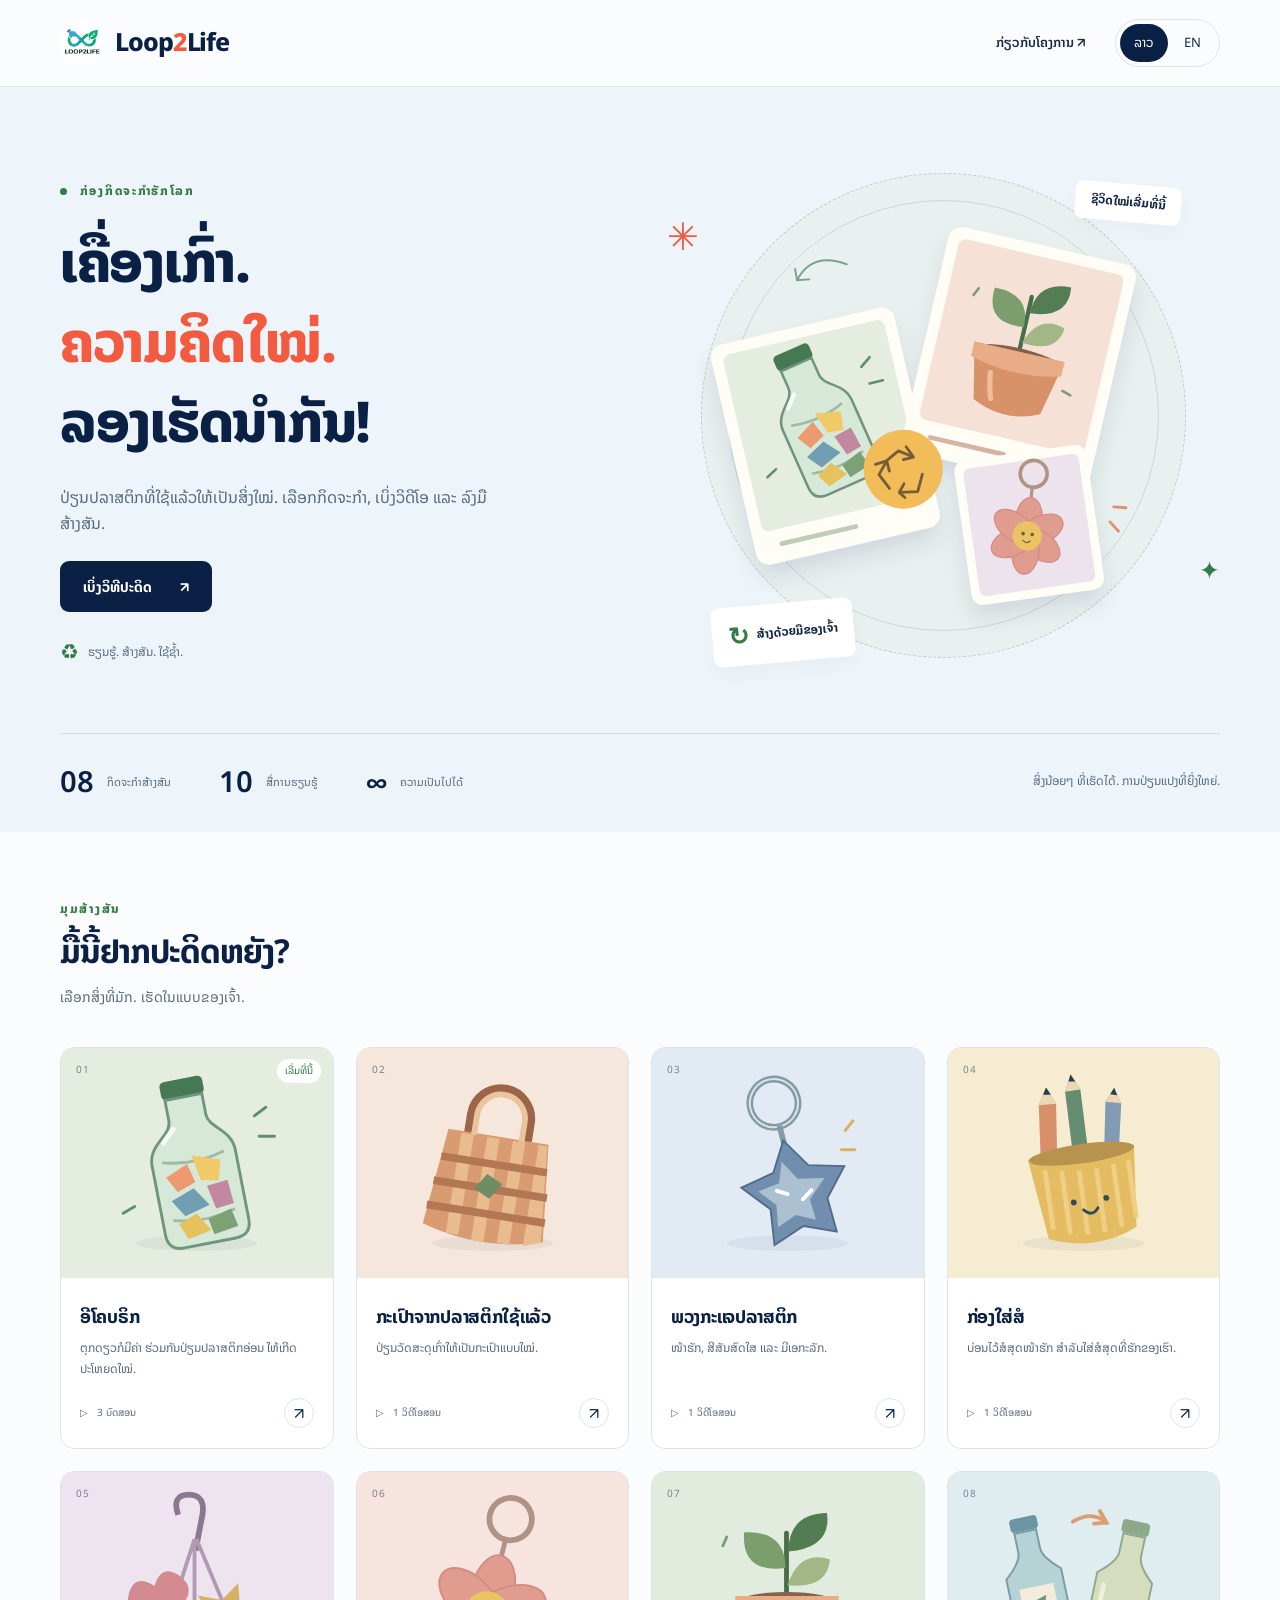
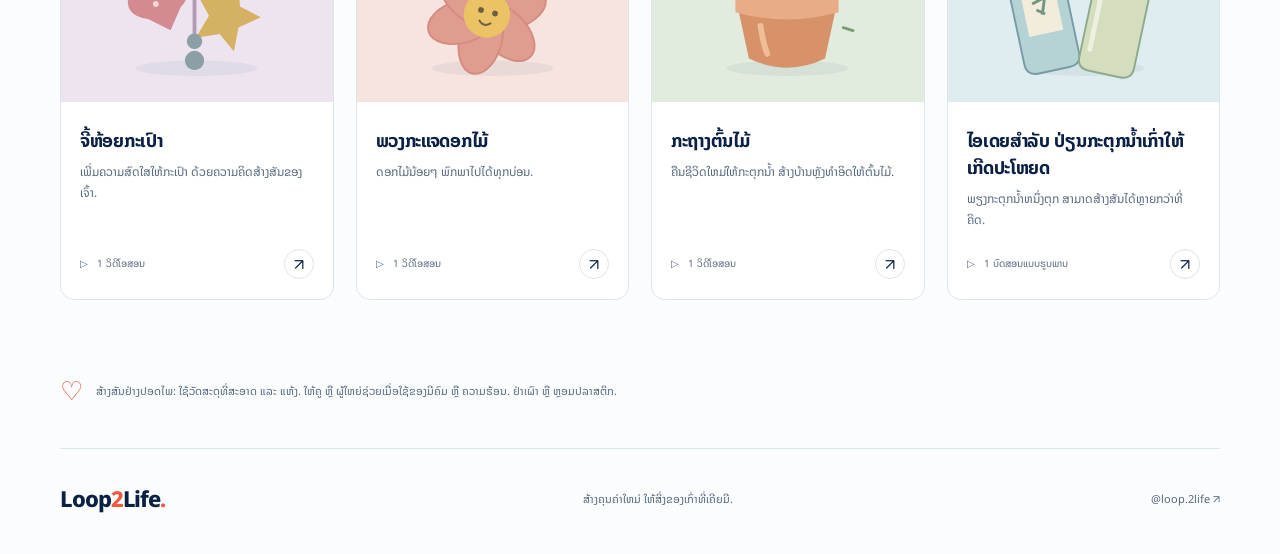
==== commit 3f560f4d: "fix: apply requested Lao wording for eco activities" ====
--- a/eco-activities/index.html
+++ b/eco-activities/index.html
@@ -4,14 +4,14 @@
 <meta charset="utf-8">
 <meta name="viewport" content="width=device-width,initial-scale=1">
 <meta name="theme-color" content="#0a2145">
-<meta name="description" content="Explore 8 creative ways to reuse plastic with Loop2Life. TikTok tutorials, a hands-on ecobrick guide, and a little celebration for every creation. Available in Lao and English.">
+<meta name="description" content="Explore 8 creative ways to reuse plastic with Loop2Life. TikTok tutorials, preparation checklists, and a hands-on ecobrick guide. Available in Lao and English.">
 <title>Eco Activity Box · Loop2Life</title>
 <link rel="icon" href="../logo.jpg">
 <link rel="preconnect" href="https://fonts.googleapis.com">
 <link rel="preconnect" href="https://fonts.gstatic.com" crossorigin>
 <link href="https://fonts.googleapis.com/css2?family=Noto+Sans+Lao:wght@400;500;600;700;800&family=DM+Sans:wght@400;500;600;700&display=swap" rel="stylesheet">
 <link rel="stylesheet" href="style.css?v=20261018-3">
-<script src="app.js?v=20261018-3" defer></script>
+<script src="app.js?v=20261018-4" defer></script>
 </head>
 <body>
 <a class="skip" href="#activities" data-i18n="skip">ໄປທີ່ກິດຈະກຳ</a>
@@ -25,9 +25,9 @@
 <section class="hero">
 <div class="container hero-grid">
 <div class="hero-copy"><div class="eyebrow"><span class="dot"></span> <span data-i18n="eyebrow">ກ່ອງກິດຈະກຳຮັກໂລກ</span></div>
-<h1><span data-i18n="hero1">ຂອງເກົ່າ.</span><br><span class="orange" data-i18n="hero2">ຄວາມຄິດໃໝ່.</span><br><span data-i18n="hero3">ລອງເຮັດນຳກັນ!</span></h1>
-<p class="hero-description" data-i18n="intro">ປ່ຽນພລາສຕິກທີ່ໃຊ້ແລ້ວໃຫ້ເປັນສິ່ງໃໝ່. ເລືອກກິດຈະກຳ, ເບິ່ງວິດີໂອ ແລະ ລົງມືສ້າງສັນ.</p>
-<a class="button primary" href="#activities"><span data-i18n="explore">ເລີ່ມສຳຫຼວດ</span><span aria-hidden="true">↗</span></a>
+<h1><span data-i18n="hero1">ເຄື່ອງເກົ່າ.</span><br><span class="orange" data-i18n="hero2">ຄວາມຄິດໃໝ່.</span><br><span data-i18n="hero3">ລອງເຮັດນຳກັນ!</span></h1>
+<p class="hero-description" data-i18n="intro">ປ່ຽນປລາສຕິກທີ່ໃຊ້ແລ້ວໃຫ້ເປັນສິ່ງໃໝ່. ເລືອກກິດຈະກຳ, ເບິ່ງວິດີໂອ ແລະ ລົງມືສ້າງສັນ.</p>
+<a class="button primary" href="#activities"><span data-i18n="explore">ເບິ່ງວິທີປະດິດ</span><span aria-hidden="true">↗</span></a>
 <div class="hero-foot"><span class="tiny-recycle" aria-hidden="true">♻</span><span data-i18n="heroFoot">ຮຽນຮູ້. ສ້າງສັນ. ໃຊ້ຊ້ຳ.</span></div>
 </div>
 <div class="hero-art" aria-hidden="true"><div class="art-circle"></div><span class="spark s1">✳</span><span class="spark s2">✦</span><span class="art-label label-top" data-i18n="newLife">ຊີວິດໃໝ່ເລີ່ມທີ່ນີ້</span><img src="assets/workshop.svg" alt="" width="600" height="550"><span class="art-label label-bottom"><span>↻</span> <span data-i18n="madeByYou">ສ້າງດ້ວຍມືຂອງເຈົ້າ</span></span></div>
@@ -35,14 +35,14 @@
 <div class="container"><div class="hero-stats"><div><strong>08</strong><span data-i18n="statActivities">ກິດຈະກຳສ້າງສັນ</span></div><div><strong>10</strong><span data-i18n="statTutorials">ສື່ການຮຽນຮູ້</span></div><div><strong>∞</strong><span data-i18n="statIdeas">ຄວາມເປັນໄປໄດ້</span></div><p data-i18n="statNote">ສິ່ງນ້ອຍໆ ທີ່ເຮັດໄດ້. ການປ່ຽນແປງທີ່ຍິ່ງໃຫຍ່.</p></div></div>
 </section>
 <section class="activities-section container" id="activities">
-<div class="section-top"><div><div class="eyebrow" data-i18n="library">ມຸມສ້າງສັນ</div><h2 data-i18n="choose">ມື້ນີ້ຢາກສ້າງຫຍັງ?</h2><p class="muted" data-i18n="chooseSub">ເລືອກສິ່ງທີ່ມັກ. ເຮັດໃນແບບຂອງເຈົ້າ.</p></div></div>
+<div class="section-top"><div><div class="eyebrow" data-i18n="library">ມຸມສ້າງສັນ</div><h2 data-i18n="choose">ມື້ນີ້ຢາກປະດິດຫຍັງ?</h2><p class="muted" data-i18n="chooseSub">ເລືອກສິ່ງທີ່ມັກ. ເຮັດໃນແບບຂອງເຈົ້າ.</p></div></div>
 <div id="activity-grid" class="activity-grid"></div>
 <noscript><p>Please enable JavaScript to choose activities. <a href="https://vt.tiktok.com/ZSgYfL6vK/">Watch the Loop2Life ecobrick tutorial on TikTok</a>.</p></noscript>
 </section>
-<div class="container safety-note"><span aria-hidden="true">♡</span><p data-i18n="safety">ສ້າງສັນຢ່າງປອດໄພ: ໃຊ້ວັດສະດຸທີ່ສະອາດ ແລະ ແຫ້ງ. ໃຫ້ຄູ ຫຼື ຜູ້ໃຫຍ່ຊ່ວຍເມື່ອໃຊ້ຂອງມີຄົມ ຫຼື ຄວາມຮ້ອນ. ຢ່າເຜົາ ຫຼື ຫຼອມພລາສຕິກ.</p></div>
+<div class="container safety-note"><span aria-hidden="true">♡</span><p data-i18n="safety">ສ້າງສັນຢ່າງປອດໄພ: ໃຊ້ວັດສະດຸທີ່ສະອາດ ແລະ ແຫ້ງ. ໃຫ້ຄູ ຫຼື ຜູ້ໃຫຍ່ຊ່ວຍເມື່ອໃຊ້ຂອງມີຄົມ ຫຼື ຄວາມຮ້ອນ. ຢ່າເຜົາ ຫຼື ຫຼອມປລາສຕິກ.</p></div>
 </main>
-<footer class="container footer"><a class="brand" href="../">Loop<span class="brand-two">2</span>Life<span class="footer-dot">.</span></a><p data-i18n="footer">ປ່ຽນຂອງເກົ່າ ໃຫ້ເປັນໂອກາດໃໝ່.</p><a href="https://www.instagram.com/loop.2life/" target="_blank" rel="noopener noreferrer">@loop.2life ↗</a></footer>
+<footer class="container footer"><a class="brand" href="../">Loop<span class="brand-two">2</span>Life<span class="footer-dot">.</span></a><p data-i18n="footer">ສ້າງຄຸນຄ່າໃຫມ່ ໃຫ້ສິ່ງຂອງເກົ່າທີ່ເຄີຍມີ.</p><a href="https://www.instagram.com/loop.2life/" target="_blank" rel="noopener noreferrer">@loop.2life ↗</a></footer>
 <dialog id="activity-dialog" aria-labelledby="dialog-title"><div id="dialog-content"></div></dialog>
-<div id="toast" role="status" class="toast"></div><div id="confetti" aria-hidden="true"></div>
+<div id="toast" role="status" class="toast"></div>
 </body>
 </html>
